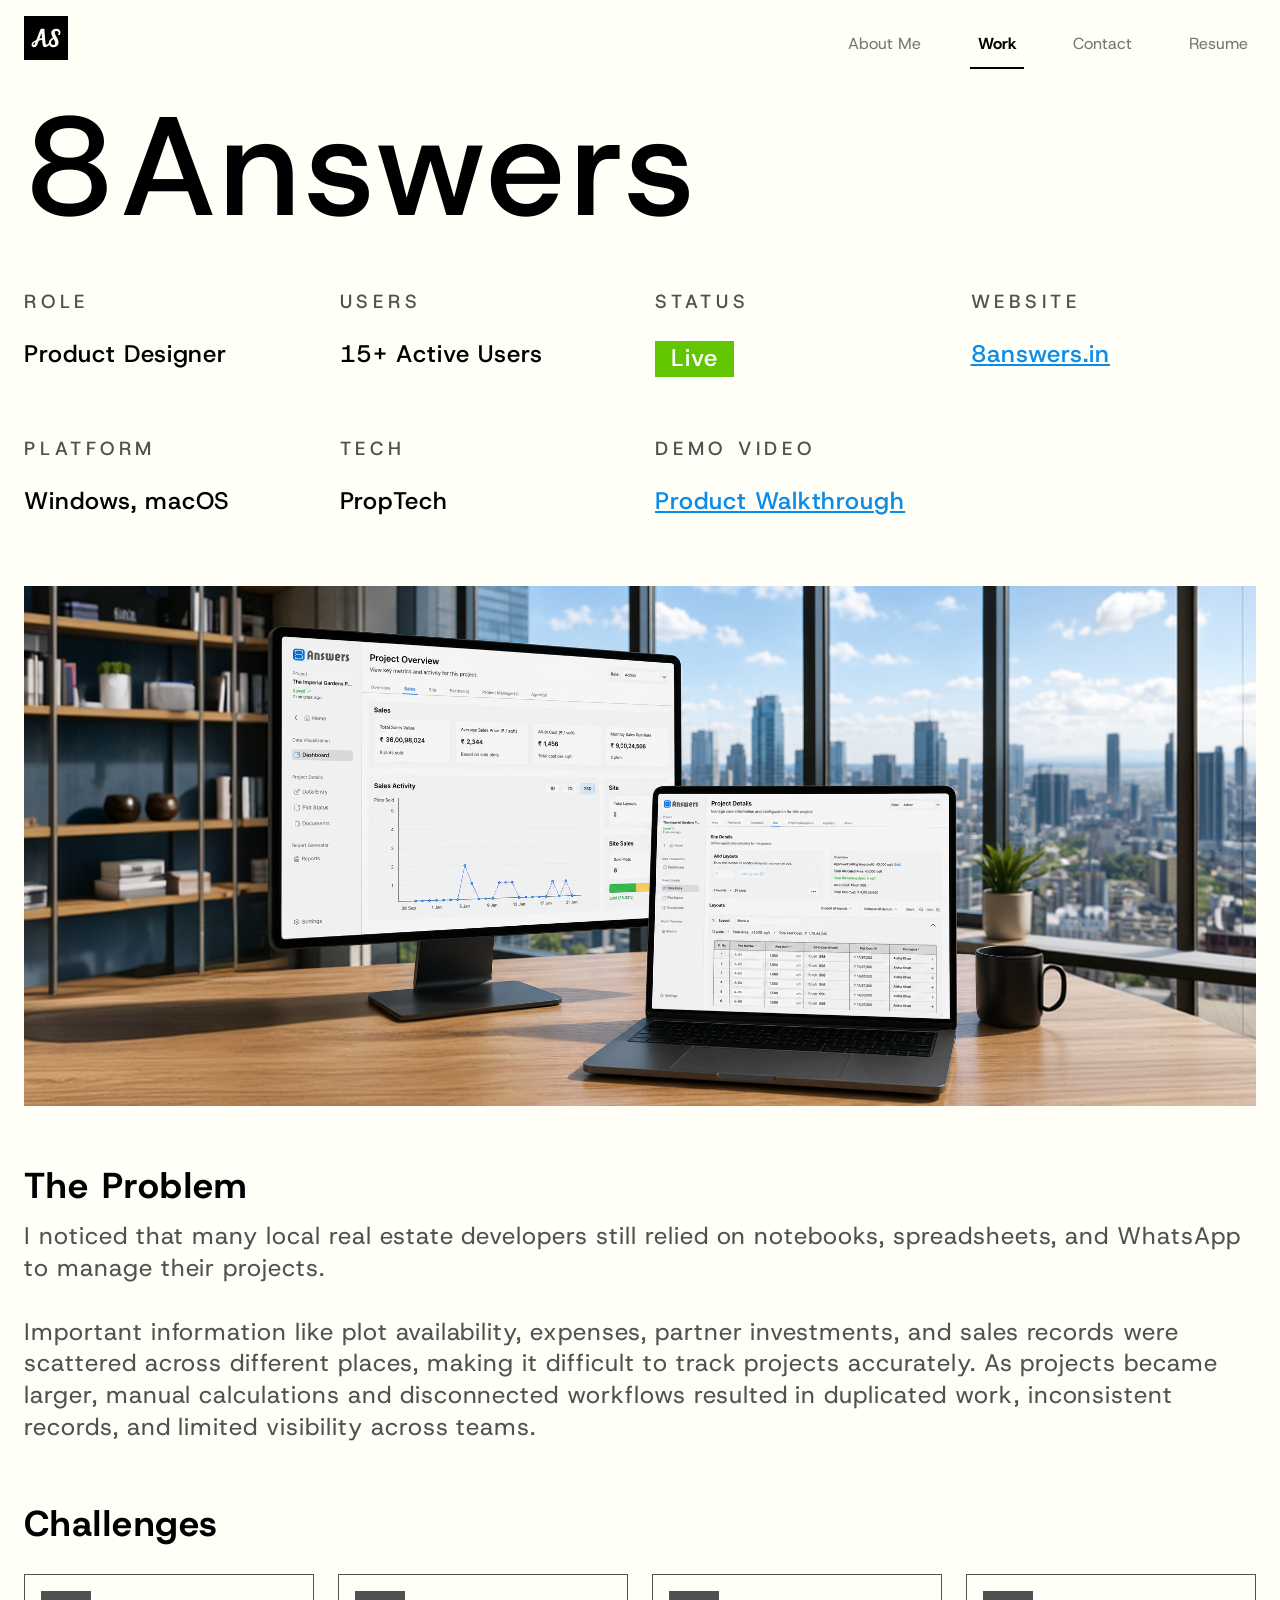
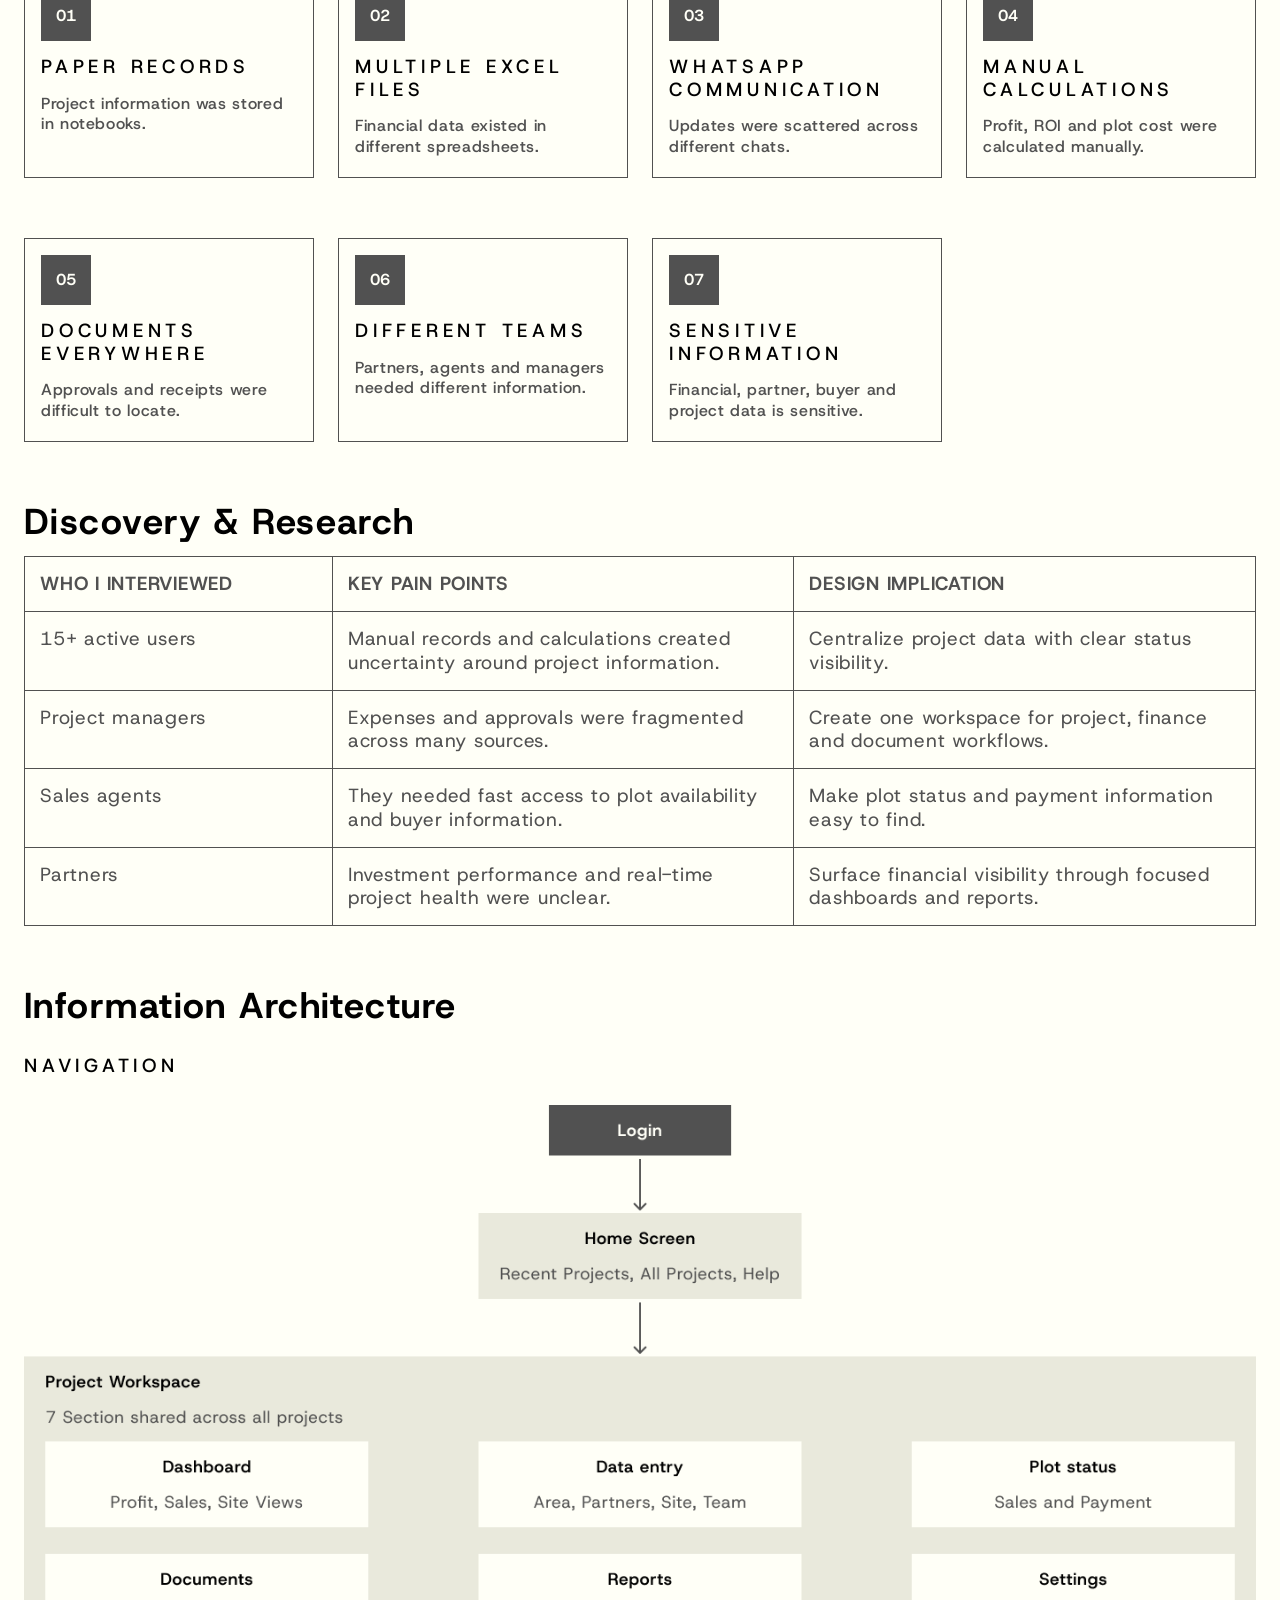
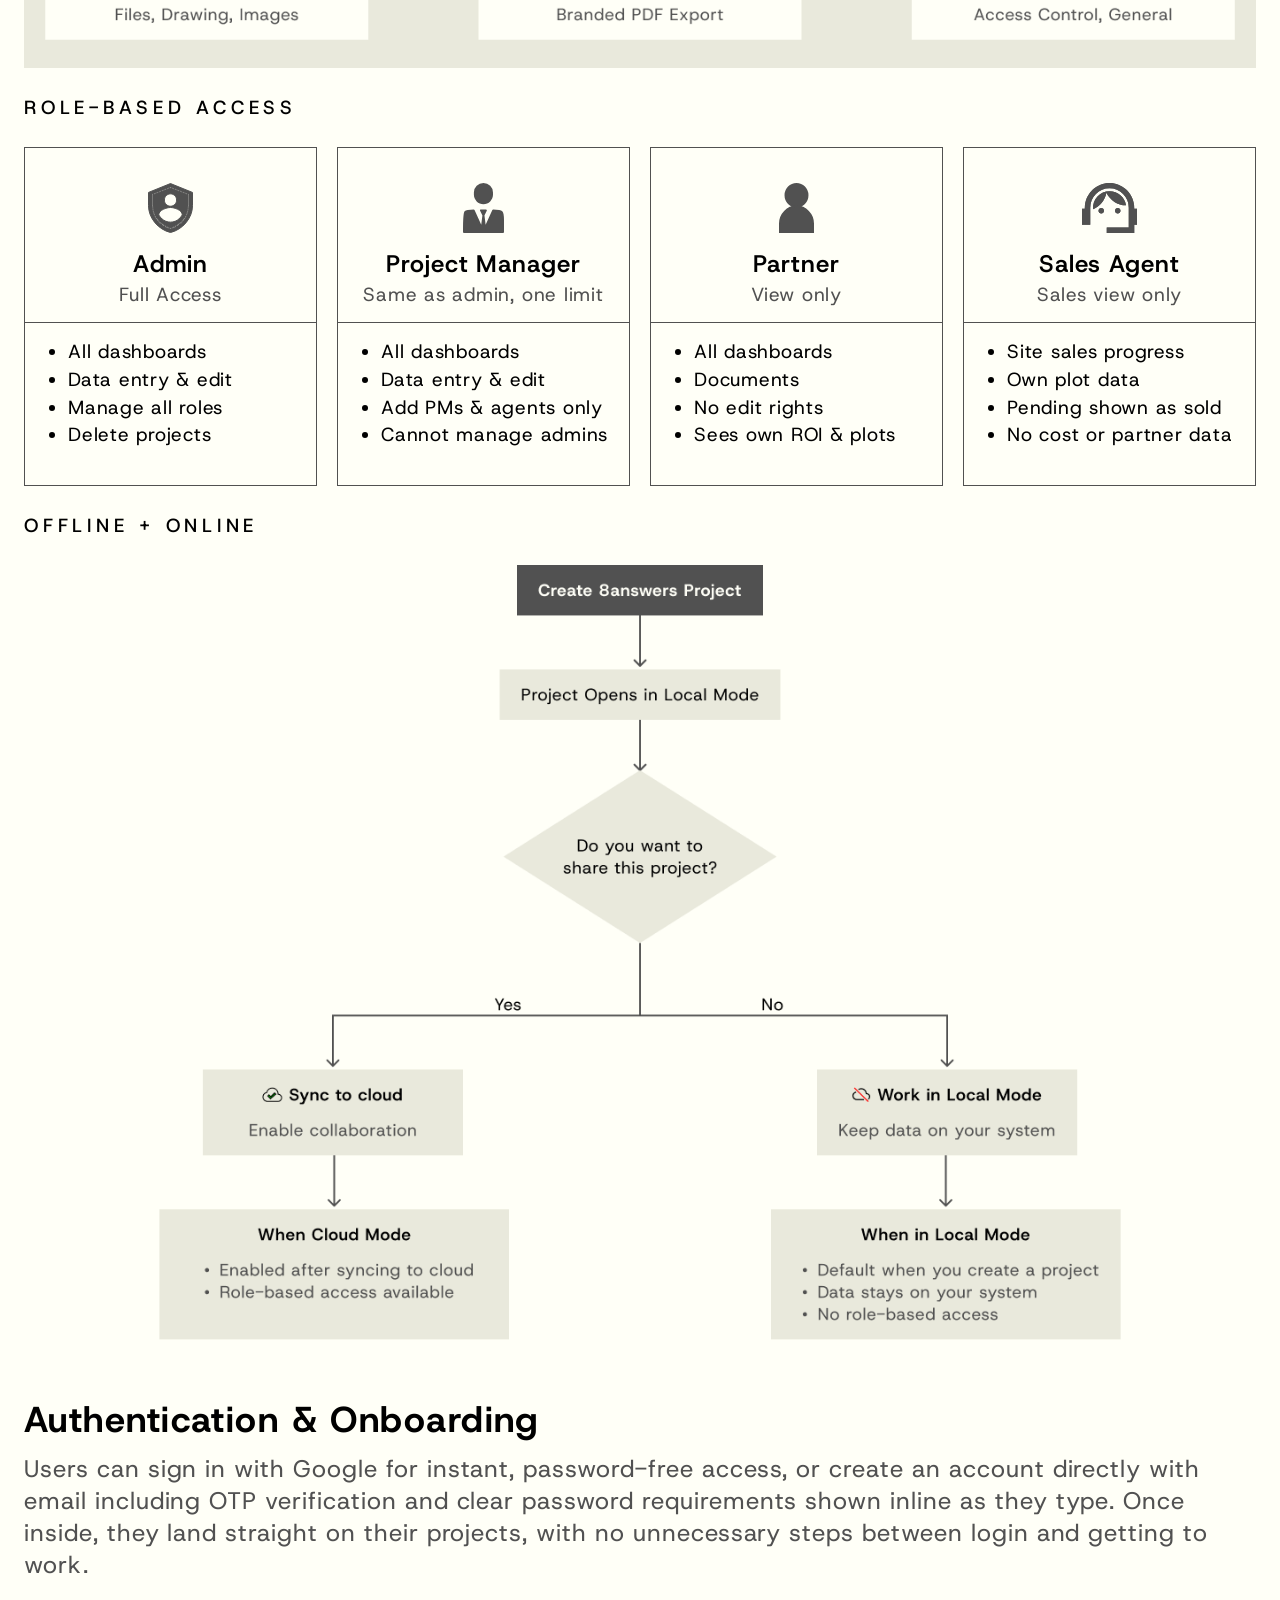
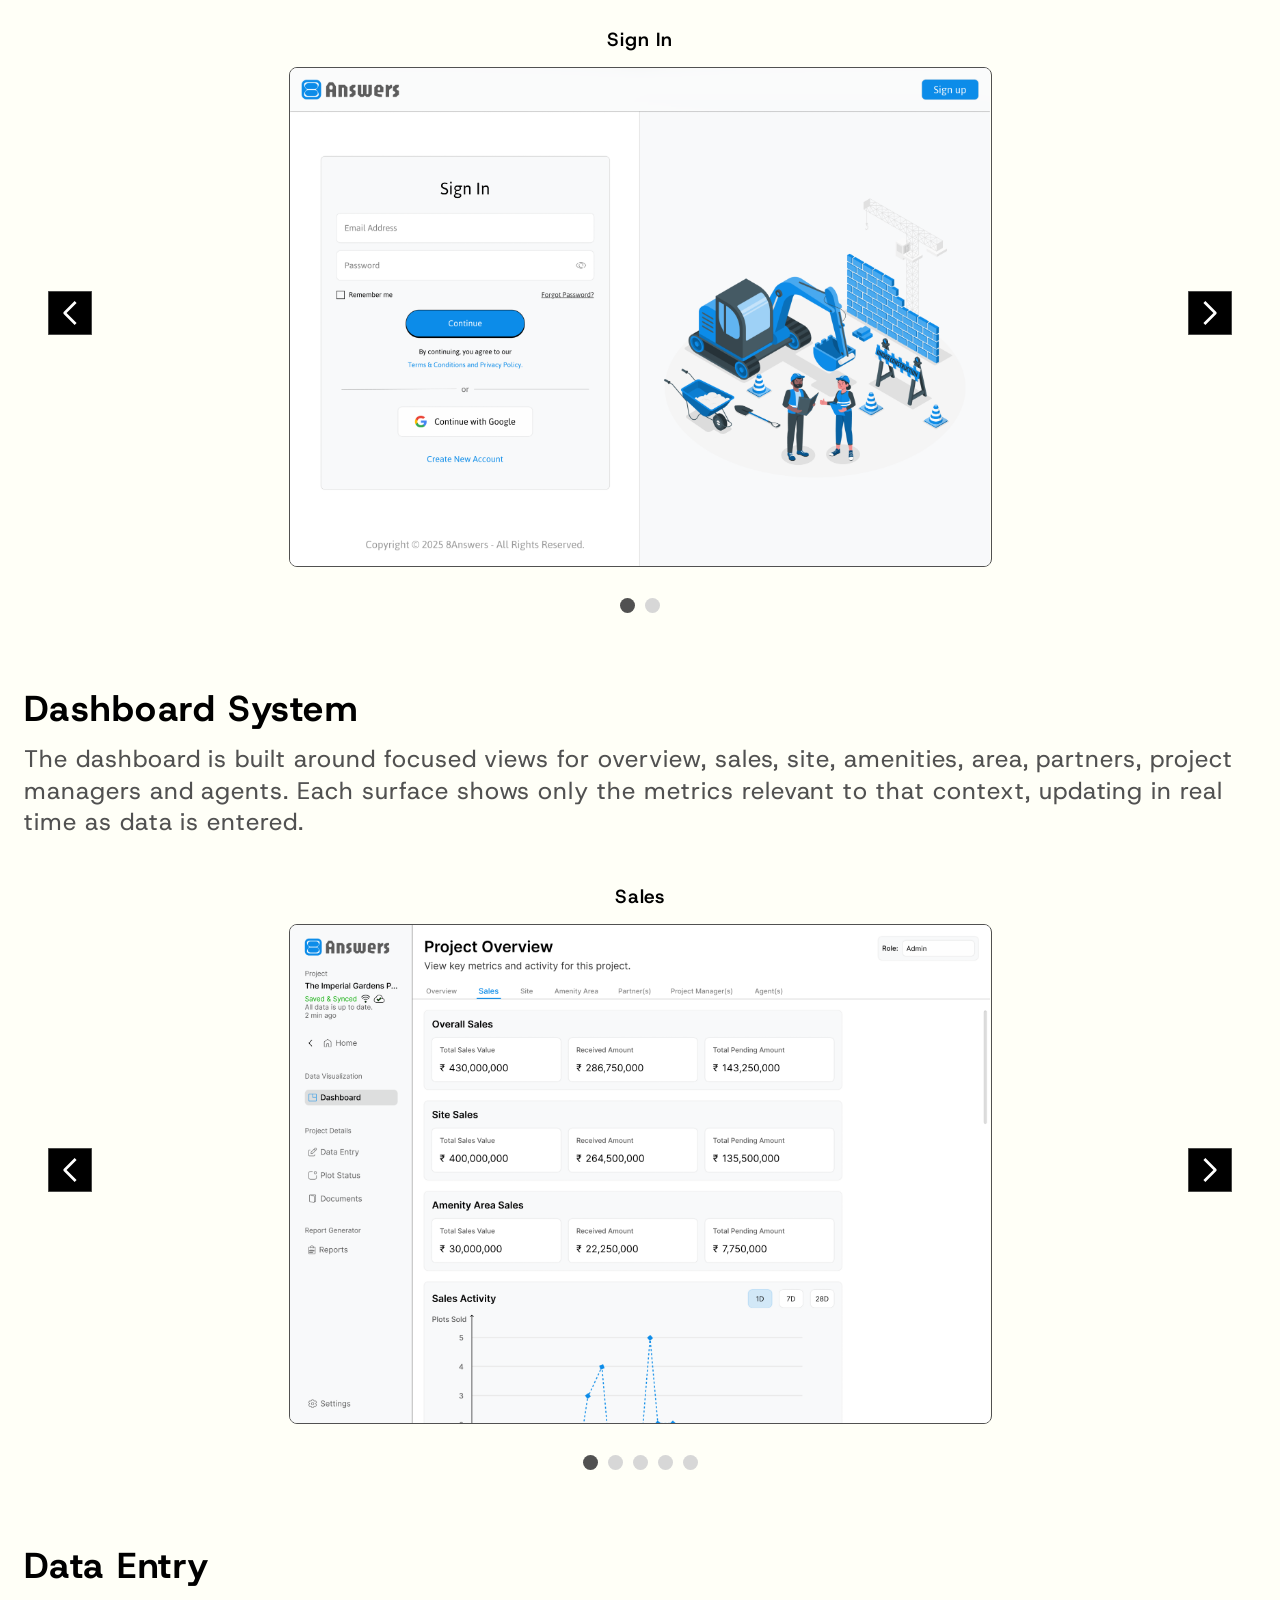
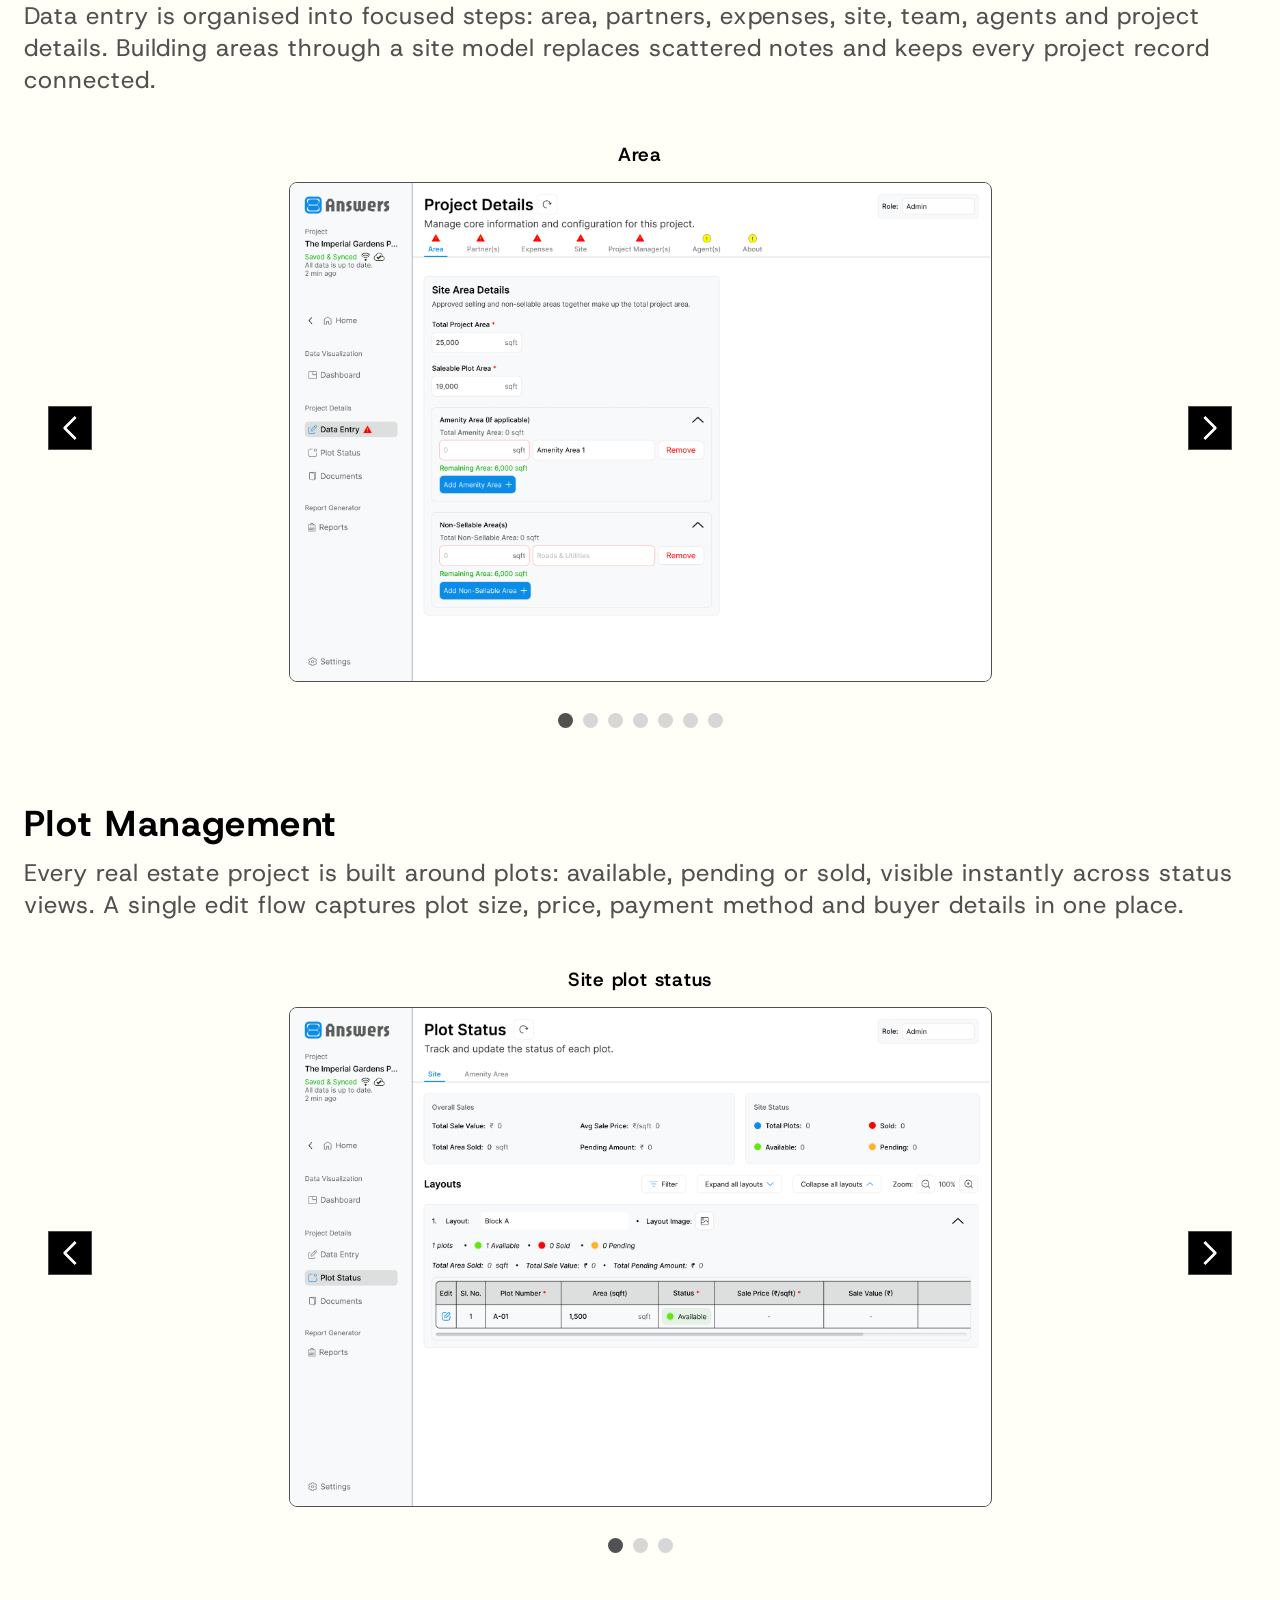
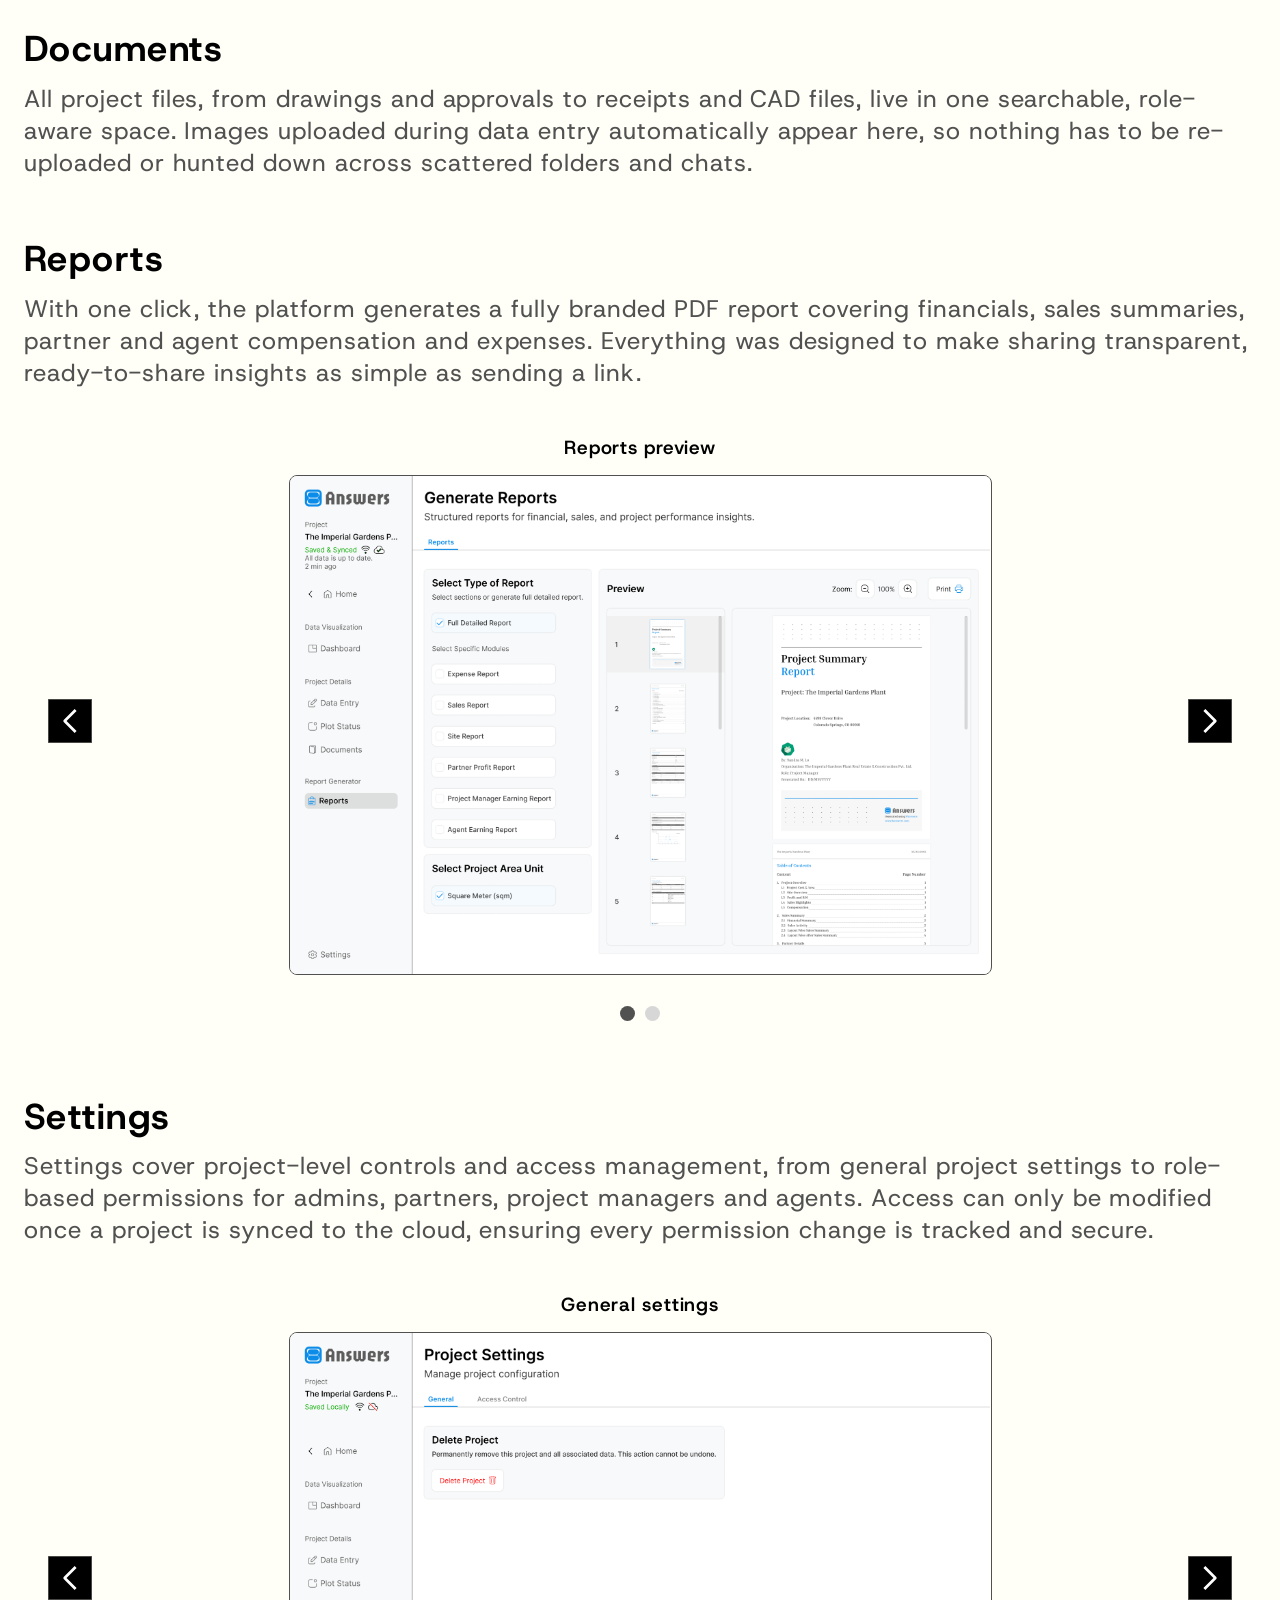
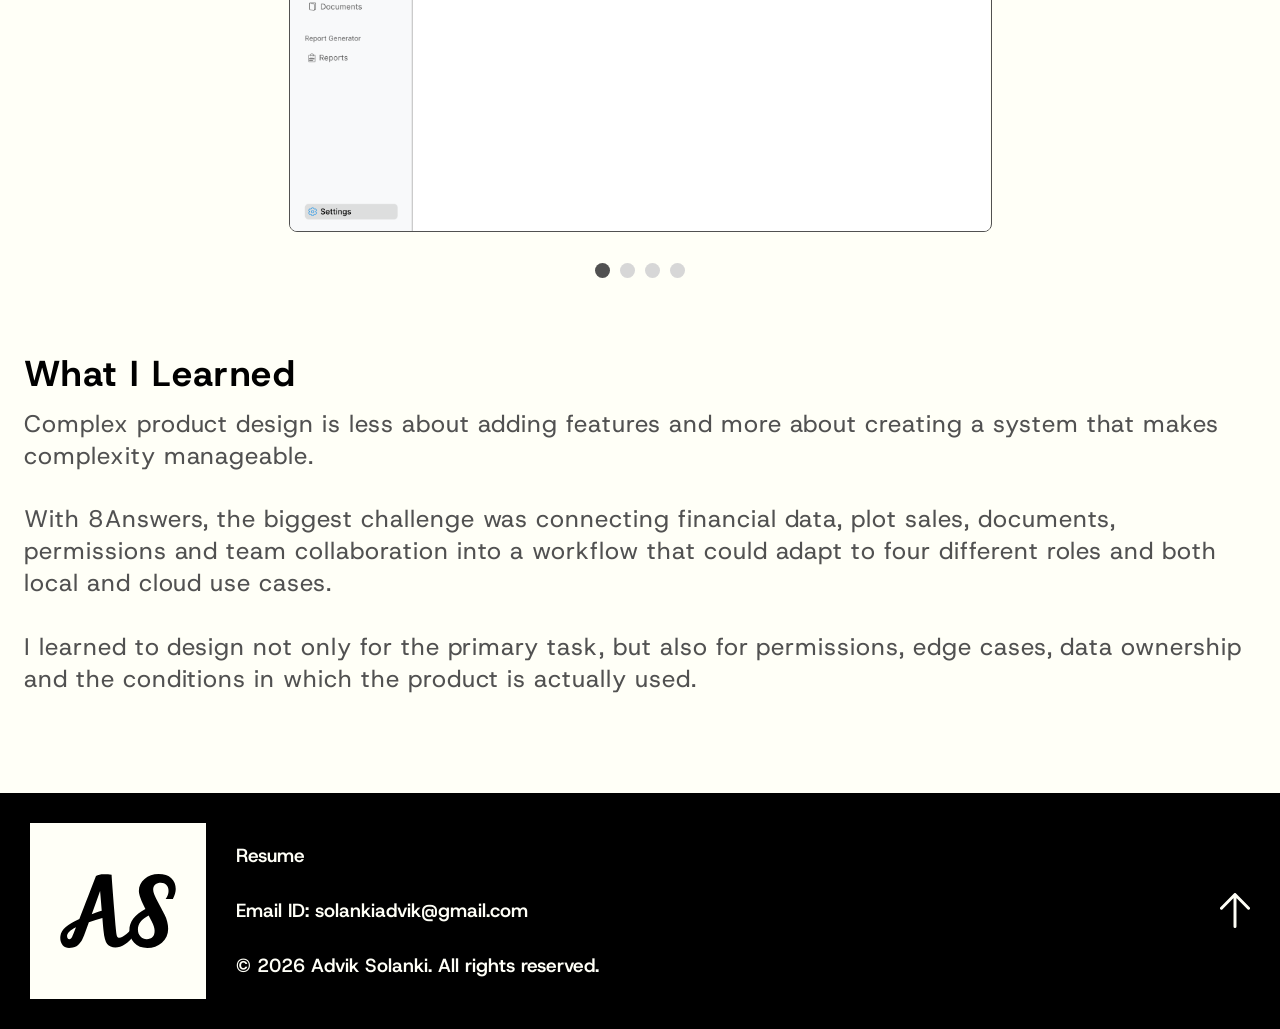
==== 8answers.html @ 938ddeef "Initial portfolio website" ====
<!doctype html>
<html lang="en">
  <head>
    <meta charset="UTF-8" />
    <meta name="viewport" content="width=device-width, initial-scale=1.0" />
    <base href="/" />
    <meta name="description" content="8Answers case study: a role-based real estate project management platform designed by Advik Solanki." />
    <meta name="robots" content="index,follow" />
    <title>8Answers Case Study | Advik Solanki</title>
    <meta property="og:type" content="article" />
    <meta property="og:title" content="8Answers Case Study | Advik Solanki" />
    <meta property="og:description" content="A role-based real estate project management platform for teams, partners, and sales agents." />
    <meta name="twitter:card" content="summary" />
    <meta name="twitter:title" content="8Answers Case Study | Advik Solanki" />
    <meta name="twitter:description" content="A role-based real estate project management platform for teams, partners, and sales agents." />
    <script type="application/ld+json">
      {"@context":"https://schema.org","@type":"CreativeWork","name":"8Answers Case Study","author":{"@type":"Person","name":"Advik Solanki"},"description":"A role-based real estate project management platform for teams, partners, and sales agents."}
    </script>
    <link rel="preconnect" href="https://fonts.googleapis.com" />
    <link rel="preconnect" href="https://fonts.gstatic.com" crossorigin />
    <link href="https://fonts.googleapis.com/css2?family=Host+Grotesk:wght@400;500;600;700&display=swap" rel="stylesheet" />
    <link rel="stylesheet" href="8answers.css" />
    <link rel="stylesheet" href="navigation.css" />
  </head>
  <body id="top">
    <header class="site-header" aria-label="Primary navigation">
      <a class="monogram" href="/#about_me" aria-label="Advik Solanki home"><img src="public/assets/logo-header.svg" alt="" /></a>
      <nav><a href="/#about_me">About Me</a><a class="active" href="/#work">Work</a><a href="/#contact">Contact</a><a href="public/assets/Advik_Resume.pdf" target="_blank" rel="noreferrer">Resume</a></nav>
      <button class="menu-toggle" type="button" aria-label="Open navigation" aria-expanded="false"><span></span><span></span><span></span></button>
    </header>

    <main class="case-study">
      <h1>8Answers</h1>
      <section class="project-facts" aria-label="Project facts"><dl>
        <div><dt>Role</dt><dd>Product Designer</dd></div><div><dt>Users</dt><dd>15+ Active Users</dd></div><div><dt>Status</dt><dd><span class="status-live">Live</span></dd></div><div><dt>Website</dt><dd><a href="https://8answers.in" target="_blank" rel="noreferrer">8answers.in</a></dd></div>
        <div><dt>Platform</dt><dd>Windows, macOS</dd></div><div><dt>Tech</dt><dd>PropTech</dd></div><div><dt>Demo Video</dt><dd><a class="walkthrough-link" href="https://youtu.be/eU9oLOobhTw" target="_blank" rel="noreferrer">Product Walkthrough</a></dd></div>
      </dl></section>
      <figure class="hero-visual"><img src="public/assets/8answers-hero.png" alt="8Answers real estate project management platform shown on desktop devices" /></figure>

      <div class="case-content">
        <section><h2>The Problem</h2><p class="intro-copy">I noticed that many local real estate developers still relied on notebooks, spreadsheets, and WhatsApp to manage their projects.<br><br>Important information like plot availability, expenses, partner investments, and sales records were scattered across different places, making it difficult to track projects accurately. As projects became larger, manual calculations and disconnected workflows resulted in duplicated work, inconsistent records, and limited visibility across teams.</p></section>

        <section><h2>Challenges</h2><div class="challenge-grid">
          <article><b>01</b><h3>Paper records</h3><p>Project information was stored in notebooks.</p></article><article><b>02</b><h3>Multiple Excel files</h3><p>Financial data existed in different spreadsheets.</p></article><article><b>03</b><h3>WhatsApp communication</h3><p>Updates were scattered across different chats.</p></article><article><b>04</b><h3>Manual calculations</h3><p>Profit, ROI and plot cost were calculated manually.</p></article><article><b>05</b><h3>Documents everywhere</h3><p>Approvals and receipts were difficult to locate.</p></article><article><b>06</b><h3>Different teams</h3><p>Partners, agents and managers needed different information.</p></article><article><b>07</b><h3>Sensitive information</h3><p>Financial, partner, buyer and project data is sensitive.</p></article>
        </div></section>

        <section><h2>Discovery &amp; Research</h2><div class="research-table" role="table"><div class="research-row research-head" role="row"><b>Who I interviewed</b><b>Key pain points</b><b>Design implication</b></div><div class="research-row" role="row"><span>15+ active users</span><span>Manual records and calculations created uncertainty around project information.</span><span>Centralize project data with clear status visibility.</span></div><div class="research-row" role="row"><span>Project managers</span><span>Expenses and approvals were fragmented across many sources.</span><span>Create one workspace for project, finance and document workflows.</span></div><div class="research-row" role="row"><span>Sales agents</span><span>They needed fast access to plot availability and buyer information.</span><span>Make plot status and payment information easy to find.</span></div><div class="research-row" role="row"><span>Partners</span><span>Investment performance and real-time project health were unclear.</span><span>Surface financial visibility through focused dashboards and reports.</span></div></div></section>

        <section class="architecture"><h2>Information Architecture</h2><p class="label">Navigation</p><img class="diagram" src="public/assets/8answers-navigation-flow.png" alt="8Answers project navigation flow" /><div class="role-based-access"><p class="label">Role-based access</p><div class="access-grid"><article><div class="access-heading"><img src="public/assets/8answers-role-admin.svg" alt="" /><div><b>Admin</b><span>Full Access</span></div></div><ul><li>All dashboards</li><li>Data entry &amp; edit</li><li>Manage all roles</li><li>Delete projects</li></ul></article><article><div class="access-heading"><img src="public/assets/8answers-role-manager.svg" alt="" /><div><b>Project Manager</b><span>Same as admin, one limit</span></div></div><ul><li>All dashboards</li><li>Data entry &amp; edit</li><li>Add PMs &amp; agents only</li><li>Cannot manage admins</li></ul></article><article><div class="access-heading"><img src="public/assets/8answers-role-partner.svg" alt="" /><div><b>Partner</b><span>View only</span></div></div><ul><li>All dashboards</li><li>Documents</li><li>No edit rights</li><li>Sees own ROI &amp; plots</li></ul></article><article><div class="access-heading"><img src="public/assets/8answers-role-agent.svg" alt="" /><div><b>Sales Agent</b><span>Sales view only</span></div></div><ul><li>Site sales progress</li><li>Own plot data</li><li>Pending shown as sold</li><li>No cost or partner data</li></ul></article></div></div><p class="label">Offline + online</p><img class="diagram" src="public/assets/8answers-local-cloud-flow.png" alt="8Answers local and cloud project workflow" /></section>

        <section class="product-screens"><h2>Authentication &amp; Onboarding</h2><p class="intro-copy">Users can sign in with Google for instant, password-free access, or create an account directly with email including OTP verification and clear password requirements shown inline as they type. Once inside, they land straight on their projects, with no unnecessary steps between login and getting to work.</p><div class="product-carousel" data-carousel aria-label="Authentication and onboarding screens"><button class="carousel-arrow carousel-previous" type="button" aria-label="Previous authentication screen"><img src="public/assets/carousel-arrow-previous.svg" alt="" /></button><div class="carousel-viewport"><div class="carousel-track"><figure class="carousel-slide"><figcaption>Sign In</figcaption><img src="public/assets/8answers-auth-01.png" alt="8Answers sign-in screen" /></figure><figure class="carousel-slide"><figcaption>Onboarding</figcaption><img src="public/assets/8answers-auth-02.png" alt="8Answers onboarding screen" /></figure></div></div><button class="carousel-arrow carousel-next" type="button" aria-label="Next authentication screen"><img src="public/assets/carousel-arrow-next.svg" alt="" /></button><div class="carousel-dots" aria-label="Authentication screen navigation"><button type="button" aria-label="Show sign in screen"></button><button type="button" aria-label="Show onboarding screen"></button></div></div></section>

        <section class="product-screens"><h2>Dashboard System</h2><p class="intro-copy">The dashboard is built around focused views for overview, sales, site, amenities, area, partners, project managers and agents. Each surface shows only the metrics relevant to that context, updating in real time as data is entered.</p><div class="product-carousel" data-carousel aria-label="Dashboard system screens"><button class="carousel-arrow carousel-previous" type="button" aria-label="Previous dashboard screen"><img src="public/assets/carousel-arrow-previous.svg" alt="" /></button><div class="carousel-viewport"><div class="carousel-track"><figure class="carousel-slide"><figcaption>Sales</figcaption><img src="public/assets/8answers-dashboard-01.png" alt="8Answers sales dashboard" /></figure><figure class="carousel-slide"><figcaption>Site</figcaption><img src="public/assets/8answers-dashboard-02.png" alt="8Answers site dashboard" /></figure><figure class="carousel-slide"><figcaption>Partners</figcaption><img src="public/assets/8answers-dashboard-03.png" alt="8Answers partners dashboard" /></figure><figure class="carousel-slide"><figcaption>Project managers</figcaption><img src="public/assets/8answers-dashboard-04.png" alt="8Answers project managers dashboard" /></figure><figure class="carousel-slide"><figcaption>Agents</figcaption><img src="public/assets/8answers-dashboard-05.png" alt="8Answers agents dashboard" /></figure></div></div><button class="carousel-arrow carousel-next" type="button" aria-label="Next dashboard screen"><img src="public/assets/carousel-arrow-next.svg" alt="" /></button><div class="carousel-dots" aria-label="Dashboard screen navigation"><button type="button" aria-label="Show sales"></button><button type="button" aria-label="Show site"></button><button type="button" aria-label="Show partners"></button><button type="button" aria-label="Show project managers"></button><button type="button" aria-label="Show agents"></button></div></div></section>

        <section class="product-screens"><h2>Data Entry</h2><p class="intro-copy">Data entry is organised into focused steps: area, partners, expenses, site, team, agents and project details. Building areas through a site model replaces scattered notes and keeps every project record connected.</p><div class="product-carousel" data-carousel aria-label="Data entry screens"><button class="carousel-arrow carousel-previous" type="button" aria-label="Previous data entry screen"><img src="public/assets/carousel-arrow-previous.svg" alt="" /></button><div class="carousel-viewport"><div class="carousel-track"><figure class="carousel-slide"><figcaption>Area</figcaption><img src="public/assets/8answers-data-01.png" alt="Area data entry screen" /></figure><figure class="carousel-slide"><figcaption>Partners</figcaption><img src="public/assets/8answers-data-02.png" alt="Partners data entry screen" /></figure><figure class="carousel-slide"><figcaption>Expenses</figcaption><img src="public/assets/8answers-data-03.png" alt="Expenses data entry screen" /></figure><figure class="carousel-slide"><figcaption>Site</figcaption><img src="public/assets/8answers-data-04.png" alt="Site data entry screen" /></figure><figure class="carousel-slide"><figcaption>Edit tool</figcaption><img src="public/assets/8answers-data-05.png" alt="Edit tool screen" /></figure><figure class="carousel-slide"><figcaption>Project manager</figcaption><img src="public/assets/8answers-data-06.png" alt="Project manager data entry screen" /></figure><figure class="carousel-slide"><figcaption>About</figcaption><img src="public/assets/8answers-data-07.png" alt="Project details screen" /></figure></div></div><button class="carousel-arrow carousel-next" type="button" aria-label="Next data entry screen"><img src="public/assets/carousel-arrow-next.svg" alt="" /></button><div class="carousel-dots" aria-label="Data entry screen navigation"><button type="button" aria-label="Show area"></button><button type="button" aria-label="Show partners"></button><button type="button" aria-label="Show expenses"></button><button type="button" aria-label="Show site"></button><button type="button" aria-label="Show edit tool"></button><button type="button" aria-label="Show project manager"></button><button type="button" aria-label="Show about"></button></div></div></section>

        <section class="product-screens"><h2>Plot Management</h2><p class="intro-copy">Every real estate project is built around plots: available, pending or sold, visible instantly across status views. A single edit flow captures plot size, price, payment method and buyer details in one place.</p><div class="product-carousel" data-carousel aria-label="Plot management screens"><button class="carousel-arrow carousel-previous" type="button" aria-label="Previous plot management screen"><img src="public/assets/carousel-arrow-previous.svg" alt="" /></button><div class="carousel-viewport"><div class="carousel-track"><figure class="carousel-slide"><figcaption>Site plot status</figcaption><img src="public/assets/8answers-plot-01.png" alt="Site plot status screen" /></figure><figure class="carousel-slide"><figcaption>Plot status details</figcaption><img src="public/assets/8answers-plot-02.png" alt="Plot status details screen" /></figure><figure class="carousel-slide"><figcaption>Payment entry</figcaption><img src="public/assets/8answers-plot-03.png" alt="Payment entry screen" /></figure></div></div><button class="carousel-arrow carousel-next" type="button" aria-label="Next plot management screen"><img src="public/assets/carousel-arrow-next.svg" alt="" /></button><div class="carousel-dots" aria-label="Plot management screen navigation"><button type="button" aria-label="Show plot status"></button><button type="button" aria-label="Show plot details"></button><button type="button" aria-label="Show payment entry"></button></div></div></section>

        <section><h2>Documents</h2><p class="intro-copy">All project files, from drawings and approvals to receipts and CAD files, live in one searchable, role-aware space. Images uploaded during data entry automatically appear here, so nothing has to be re-uploaded or hunted down across scattered folders and chats.</p></section>

        <section class="product-screens"><h2>Reports</h2><p class="intro-copy">With one click, the platform generates a fully branded PDF report covering financials, sales summaries, partner and agent compensation and expenses. Everything was designed to make sharing transparent, ready-to-share insights as simple as sending a link.</p><div class="product-carousel" data-carousel aria-label="Report screens"><button class="carousel-arrow carousel-previous" type="button" aria-label="Previous report screen"><img src="public/assets/carousel-arrow-previous.svg" alt="" /></button><div class="carousel-viewport"><div class="carousel-track"><figure class="carousel-slide"><figcaption>Reports preview</figcaption><img src="public/assets/8answers-reports-01.png" alt="Reports preview screen" /></figure><figure class="carousel-slide"><figcaption>Branded report</figcaption><img src="public/assets/8answers-reports-02.png" alt="Branded report screen" /></figure></div></div><button class="carousel-arrow carousel-next" type="button" aria-label="Next report screen"><img src="public/assets/carousel-arrow-next.svg" alt="" /></button><div class="carousel-dots" aria-label="Report screen navigation"><button type="button" aria-label="Show reports preview"></button><button type="button" aria-label="Show branded report"></button></div></div></section>

        <section class="product-screens"><h2>Settings</h2><p class="intro-copy">Settings cover project-level controls and access management, from general project settings to role-based permissions for admins, partners, project managers and agents. Access can only be modified once a project is synced to the cloud, ensuring every permission change is tracked and secure.</p><div class="product-carousel" data-carousel aria-label="Settings screens"><button class="carousel-arrow carousel-previous" type="button" aria-label="Previous settings screen"><img src="public/assets/carousel-arrow-previous.svg" alt="" /></button><div class="carousel-viewport"><div class="carousel-track"><figure class="carousel-slide"><figcaption>General settings</figcaption><img src="public/assets/8answers-settings-01.png" alt="General settings screen" /></figure><figure class="carousel-slide"><figcaption>Access control syncing</figcaption><img src="public/assets/8answers-settings-02.png" alt="Access control syncing screen" /></figure><figure class="carousel-slide"><figcaption>Access control</figcaption><img src="public/assets/8answers-settings-03.png" alt="Access control settings screen" /></figure><figure class="carousel-slide"><figcaption>Access control active</figcaption><img src="public/assets/8answers-settings-04.png" alt="Active access control screen" /></figure></div></div><button class="carousel-arrow carousel-next" type="button" aria-label="Next settings screen"><img src="public/assets/carousel-arrow-next.svg" alt="" /></button><div class="carousel-dots" aria-label="Settings screen navigation"><button type="button" aria-label="Show general settings"></button><button type="button" aria-label="Show syncing"></button><button type="button" aria-label="Show access control"></button><button type="button" aria-label="Show active access control"></button></div></div></section>

        <section><h2>What I Learned</h2><p class="intro-copy">Complex product design is less about adding features and more about creating a system that makes complexity manageable.<br><br>With 8Answers, the biggest challenge was connecting financial data, plot sales, documents, permissions and team collaboration into a workflow that could adapt to four different roles and both local and cloud use cases.<br><br>I learned to design not only for the primary task, but also for permissions, edge cases, data ownership and the conditions in which the product is actually used.</p></section>
      </div>
    </main>
    <footer><div class="footer-monogram"><img src="public/assets/logo-footer.svg" alt="" /></div><div class="footer-copy"><a href="public/assets/Advik_Resume.pdf" target="_blank" rel="noreferrer">Resume</a><a href="https://mail.google.com/mail/?view=cm&amp;fs=1&amp;to=solankiadvik@gmail.com" target="_blank" rel="noreferrer">Email ID: solankiadvik@gmail.com</a><span>© 2026 Advik Solanki. All rights reserved.</span></div><a class="back-to-top" href="#top" aria-label="Back to top"><img src="public/assets/arrow-footer.svg" alt="" /></a></footer>
    <script src="8answers.js"></script>
    <script src="navigation.js"></script>
  </body>
</html>
---- 8answers.css ----
:root { --paper: #fffff7; --ink: #000; --muted: #515151; --pad: 24px; --header-height: 76px; }
* { box-sizing: border-box; }
html { background: #000; scroll-behavior: smooth; overscroll-behavior-y: none; }
body { min-width: 320px; margin: 0; padding-top: var(--header-height); overflow-x: hidden; overscroll-behavior-y: none; color: var(--ink); background: var(--paper); font-family: 'Host Grotesk', Arial, sans-serif; }
.site-header { position: fixed; z-index: 10; inset: 0 0 auto; display: flex; height: var(--header-height); align-items: center; justify-content: space-between; padding: 0 var(--pad); border-bottom: 1px solid rgb(255 255 247 / 28%); background: rgb(255 255 247 / 62%); backdrop-filter: blur(16px) saturate(130%); -webkit-backdrop-filter: blur(16px) saturate(130%); }
.monogram { display: grid; width: 44px; height: 44px; place-items: center; }.monogram img { width: 100%; height: 100%; }
nav { display: flex; align-items: center; gap: clamp(28px, 3.2vw, 52px); }nav a { padding: 26px 8px 13px; border-bottom: 2px solid transparent; color: #777772; font-size: 16px; text-decoration: none; }nav a:hover, nav a:focus-visible, nav a.active { border-color: #000; color: #000; font-weight: 700; outline: none; }
.case-study { padding: 30px 0 96px; }.case-study > h1 { margin: 0; padding: 0 var(--pad); font-size: 140px; font-weight: 500; letter-spacing: .04em; line-height: 120px; text-shadow: 0 0 250px #fff; }
.project-facts { padding: 66px var(--pad) 60px; }.project-facts dl { display: grid; grid-template-columns: repeat(4, minmax(0, 290px)); justify-content: space-between; gap: 60px 30px; padding: 0; margin: 0; }.project-facts dl > div { min-height: 87px; }.project-facts dt, .label { margin: 0 0 30px; color: var(--muted); font-size: 19px; font-weight: 500; letter-spacing: .25em; line-height: 1; text-transform: uppercase; }.project-facts dd { margin: 0; font-size: 24px; font-weight: 500; letter-spacing: .04em; line-height: 1.15; }.project-facts a { color: #0c8ce9; text-underline-offset: 2px; }.walkthrough-link { display: inline-flex; align-items: center; }.status-live { display: inline-block; padding: 4px 16px; color: #fff; background: #62c500; }
.hero-visual { display: grid; height: min(40.64vw, 582px); margin: 0 var(--pad); overflow: hidden; place-items: center; }.hero-visual img { width: 100%; height: 100%; object-fit: cover; }
.case-content { display: flex; flex-direction: column; gap: 60px; padding: 60px var(--pad) 0; }.case-content > section { display: flex; flex-direction: column; gap: 15px; }.case-content h2 { margin: 0; font-size: 36px; font-weight: 700; letter-spacing: .04em; line-height: 1.1; }.intro-copy { margin: 0; color: var(--muted); font-size: 24px; font-weight: 400; letter-spacing: .04em; line-height: 1.33; }
.challenge-grid { display: grid; grid-template-columns: repeat(4, minmax(0, 290px)); justify-content: space-between; gap: 60px 20px; margin-top: 15px; }.challenge-grid article { min-height: 204px; padding: 16px; border: .5px solid var(--muted); }.challenge-grid b { display: grid; width: 50px; height: 50px; place-items: center; color: var(--paper); background: var(--muted); font-size: 16px; }.challenge-grid h3 { margin: 15px 0; font-size: 19px; font-weight: 500; letter-spacing: .25em; line-height: 1.2; text-transform: uppercase; }.challenge-grid p { margin: 0; color: var(--muted); font-size: 16px; font-weight: 500; letter-spacing: .04em; line-height: 1.3; }
.research-table { border-top: .5px solid var(--muted); border-left: .5px solid var(--muted); }.research-row { display: grid; grid-template-columns: 25% 37.5% 37.5%; }.research-row > * { min-height: 66px; padding: 15px; border-right: .5px solid var(--muted); border-bottom: .5px solid var(--muted); color: var(--muted); font-size: 19px; letter-spacing: .04em; line-height: 1.25; }.research-head > * { min-height: 50px; text-transform: uppercase; }
.architecture { gap: 30px !important; }.architecture .label { margin: 0; color: var(--ink); }.diagram { display: block; width: 100%; height: auto; object-fit: contain; }.role-based-access { display: flex; width: 100%; flex-direction: column; gap: 30px; }.access-grid { display: grid; grid-template-columns: repeat(4, minmax(0, 300px)); justify-content: space-between; gap: 20px; }.access-grid article { display: flex; min-height: 339px; flex-direction: column; justify-content: center; gap: 15px; padding: 16px 0; border: .5px solid var(--muted); background: var(--paper); }.access-heading { display: flex; flex-direction: column; align-items: center; gap: 15px; text-align: center; }.access-heading img { width: auto; height: 50px; max-width: 56px; }.access-heading b, .access-heading span { display: block; }.access-heading b { font-size: 24px; font-weight: 600; letter-spacing: .04em; }.access-heading span { margin-top: 2px; color: var(--muted); font-size: 19px; letter-spacing: .04em; }.access-grid ul { width: 100%; margin: 0; padding: 15px 16px 0 43px; border-top: .5px solid var(--muted); color: var(--ink); font-size: 19px; letter-spacing: .04em; line-height: 1.45; }
.product-screens { gap: 15px !important; }.product-carousel { position: relative; width: 100%; padding: 30px 84px 62px; }.carousel-viewport { overflow: hidden; }.carousel-track { display: flex; transition: transform 320ms ease; }.carousel-slide { display: flex; flex: 0 0 100%; min-width: 0; flex-direction: column; align-items: center; justify-content: center; gap: 15px; margin: 0; }.carousel-slide figcaption { font-size: 19px; font-weight: 600; letter-spacing: .04em; text-align: center; }.carousel-slide img { display: block; width: min(100%, 703px); max-height: 500px; border: .5px solid var(--muted); border-radius: 8px; object-fit: contain; }.carousel-arrow { position: absolute; z-index: 1; top: calc(50% - 22px); width: 44px; height: 44px; padding: 0; border: 0; background: transparent; cursor: pointer; }.carousel-arrow img { display: block; width: 44px; height: 44px; }.carousel-previous { left: 24px; }.carousel-previous img { transform: rotate(180deg); }.carousel-next { right: 24px; }.carousel-arrow:focus-visible { outline: 2px solid #000; outline-offset: 3px; }.carousel-dots { position: absolute; inset: auto 0 16px; display: flex; justify-content: center; gap: 10px; }.carousel-dots button { width: 15px; height: 15px; padding: 0; border: 0; border-radius: 50%; background: #d7d7d7; cursor: pointer; }.carousel-dots button.active { background: #515151; }
footer { display: flex; min-height: 196px; align-items: center; justify-content: space-between; padding: 30px; border-top: 1px solid var(--paper); color: var(--paper); background: #000; }.footer-monogram { display: grid; width: 176px; height: 176px; place-items: center; }.footer-monogram img { width: 100%; height: 100%; }.footer-copy { display: flex; min-height: 135px; flex: 1; flex-direction: column; justify-content: space-between; margin-left: 30px; font-size: 19px; font-weight: 600; }.footer-copy a { color: inherit; text-decoration: none; }.back-to-top { display: grid; width: 30px; height: 35px; place-items: center; }.back-to-top img { width: 100%; height: 100%; }
@media (max-width: 1100px) { .case-study > h1 { font-size: clamp(72px, 10.5vw, 140px); line-height: .9; }.project-facts dl { grid-template-columns: repeat(2, minmax(0, 1fr)); }.challenge-grid, .access-grid { grid-template-columns: repeat(2, minmax(0, 1fr)); }.research-table { width: 100%; overflow-x: auto; }.research-row { min-width: 650px; }.research-row > * { font-size: 16px; } }
@media (max-width: 700px) { :root { --pad: 15px; --header-height: 58px; }.site-header { padding: 0 var(--pad); }.monogram { width: 34px; height: 34px; }nav { gap: 13px; }nav a { padding: 20px 0 9px; font-size: 13px; }nav a:nth-child(3), nav a:nth-child(4) { display: none; }.case-study { padding-bottom: 60px; }.case-study > h1 { font-size: clamp(48px, 14vw, 64px); letter-spacing: .01em; line-height: .9; }.project-facts { padding: 44px var(--pad); }.project-facts dl { grid-template-columns: 1fr; gap: 28px; }.project-facts dl > div { min-height: 0; }.project-facts dt, .label { margin-bottom: 12px; font-size: 13px; }.project-facts dd { font-size: 20px; }.hero-visual { height: 180px; margin: 0; }.case-content { gap: 44px; padding: 44px var(--pad) 0; }.case-content h2 { font-size: 28px; }.intro-copy { font-size: 19px; }.challenge-grid, .access-grid { grid-template-columns: 1fr; gap: 14px; }.challenge-grid article, .access-grid article { min-height: 0; }.research-head { display: grid; }.architecture { gap: 22px !important; }.product-carousel { padding: 18px 34px 48px; }.carousel-slide { gap: 12px; }.carousel-slide figcaption { font-size: 15px; }.carousel-slide img { width: 100%; max-height: none; border-radius: 4px; }.carousel-arrow { top: calc(50% - 16px); width: 26px; height: 26px; }.carousel-arrow img { width: 26px; height: 26px; }.carousel-previous { left: 0; }.carousel-next { right: 0; }.carousel-dots { bottom: 8px; gap: 7px; }.carousel-dots button { width: 10px; height: 10px; }footer { min-height: 120px; padding: 18px 15px; }.footer-monogram { width: 84px; height: 84px; }.footer-copy { min-height: 84px; margin-left: 16px; font-size: 11px; }.back-to-top { width: 22px; height: 26px; } }
@media (max-width: 430px) { nav { gap: 12px; }nav a { font-size: 12px; }nav a:nth-child(5) { display: none; } }
---- navigation.css ----
.menu-toggle { display: none; }

@media (max-width: 850px) {
  .site-header { z-index: 50; }
  .menu-toggle { position: fixed; z-index: 60; top: 12px; right: 15px; display: grid !important; width: 34px; height: 34px; padding: 8px 6px; place-content: center; gap: 5px; border: 0; color: #fffff7; background: #000; cursor: pointer; }
  .menu-toggle span { display: block; width: 22px; height: 2px; background: currentColor; transition: transform 220ms ease, opacity 180ms ease; }
  .site-header nav { position: fixed; z-index: 40; top: var(--header-height); right: 0; display: flex; width: min(84vw, 330px); height: calc(100dvh - var(--header-height)); padding: 28px 18px; flex-direction: column; align-items: stretch; gap: 0; background: #000; box-shadow: -12px 0 30px rgb(0 0 0 / 18%); transform: translateX(100%); transition: transform 280ms cubic-bezier(.2, .8, .2, 1); }
  .site-header.menu-open nav { transform: translateX(0); }
  .site-header nav a, .site-header nav a:nth-child(n) { display: block; padding: 16px 18px; border: 0; color: #fffff7; background: #000; font-size: 20px; font-weight: 500; line-height: 1.1; }
  .site-header nav a:hover, .site-header nav a:focus-visible, .site-header nav a.active { color: #000; background: #fffff7; font-weight: 700; outline: none; }
  .site-header.menu-open .menu-toggle span:nth-child(1) { transform: translateY(7px) rotate(45deg); }.site-header.menu-open .menu-toggle span:nth-child(2) { opacity: 0; }.site-header.menu-open .menu-toggle span:nth-child(3) { transform: translateY(-7px) rotate(-45deg); }
  body.menu-open { overflow: hidden; }
}
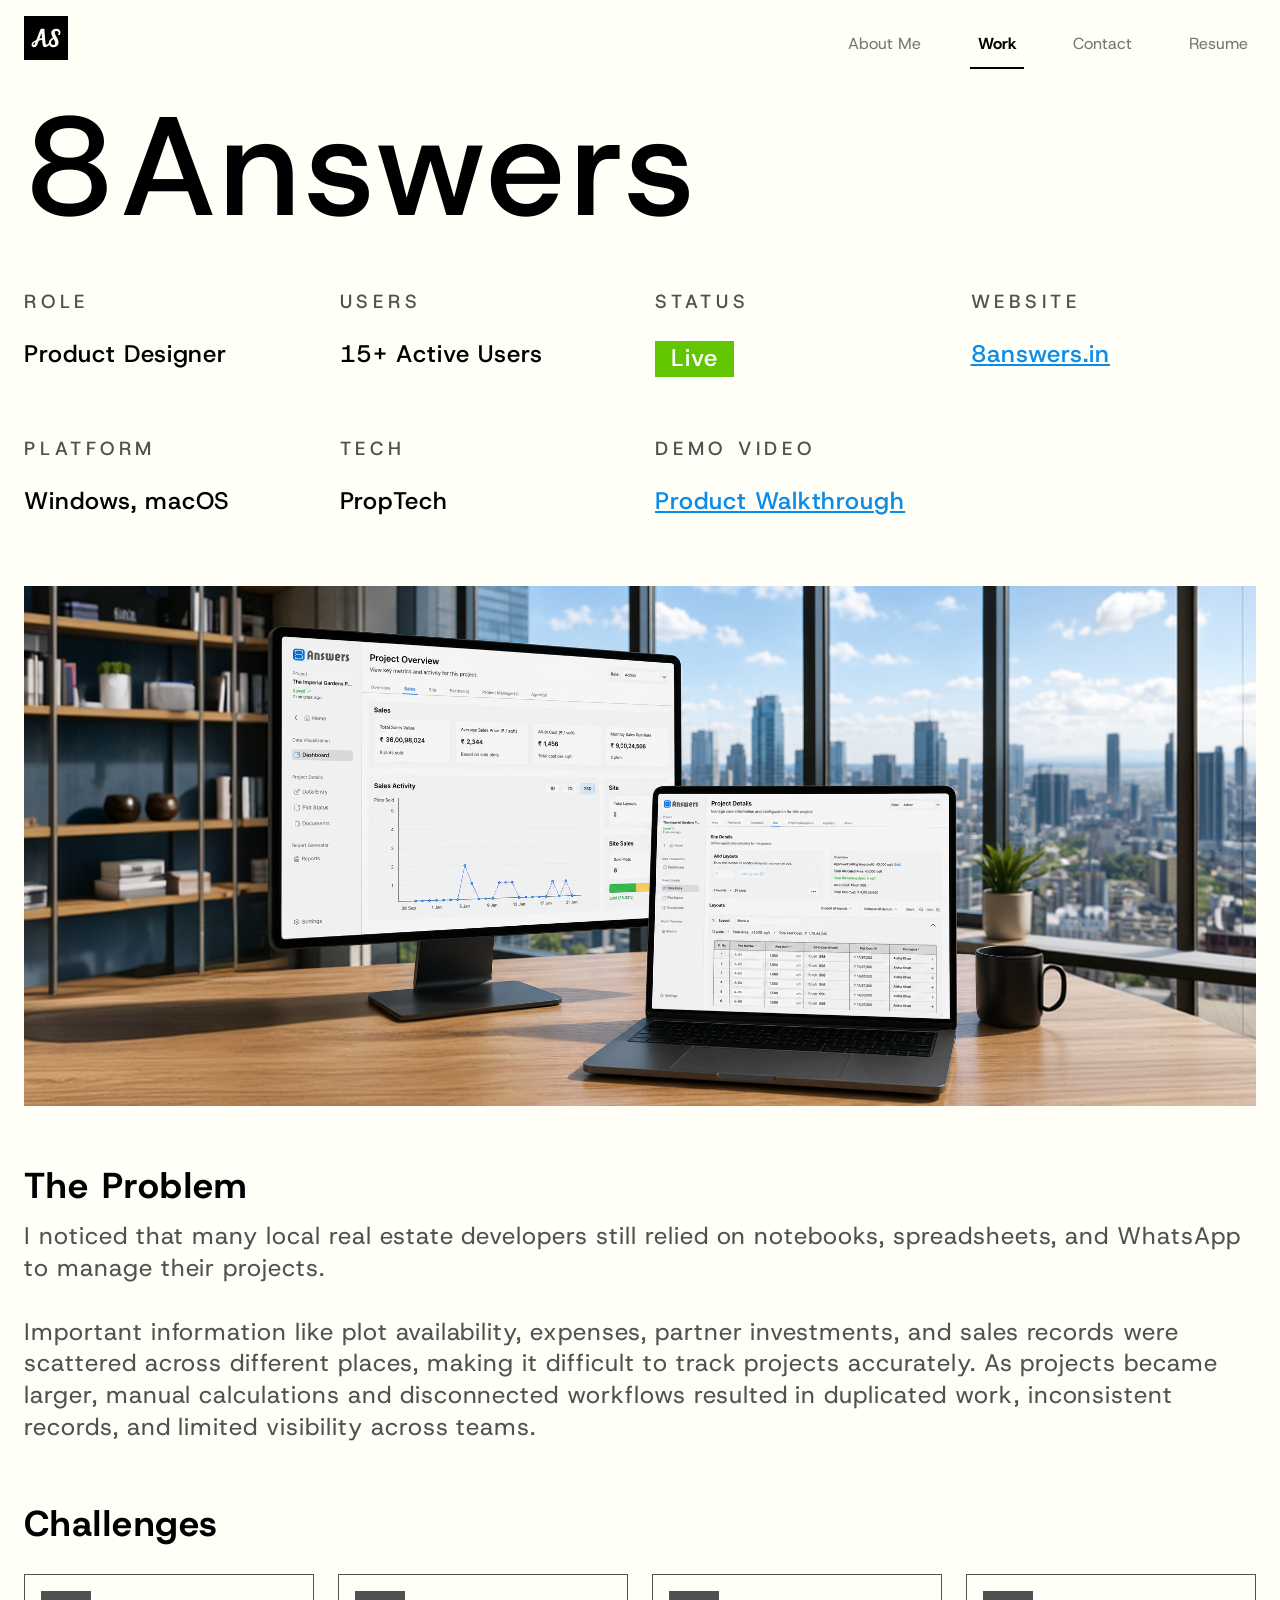
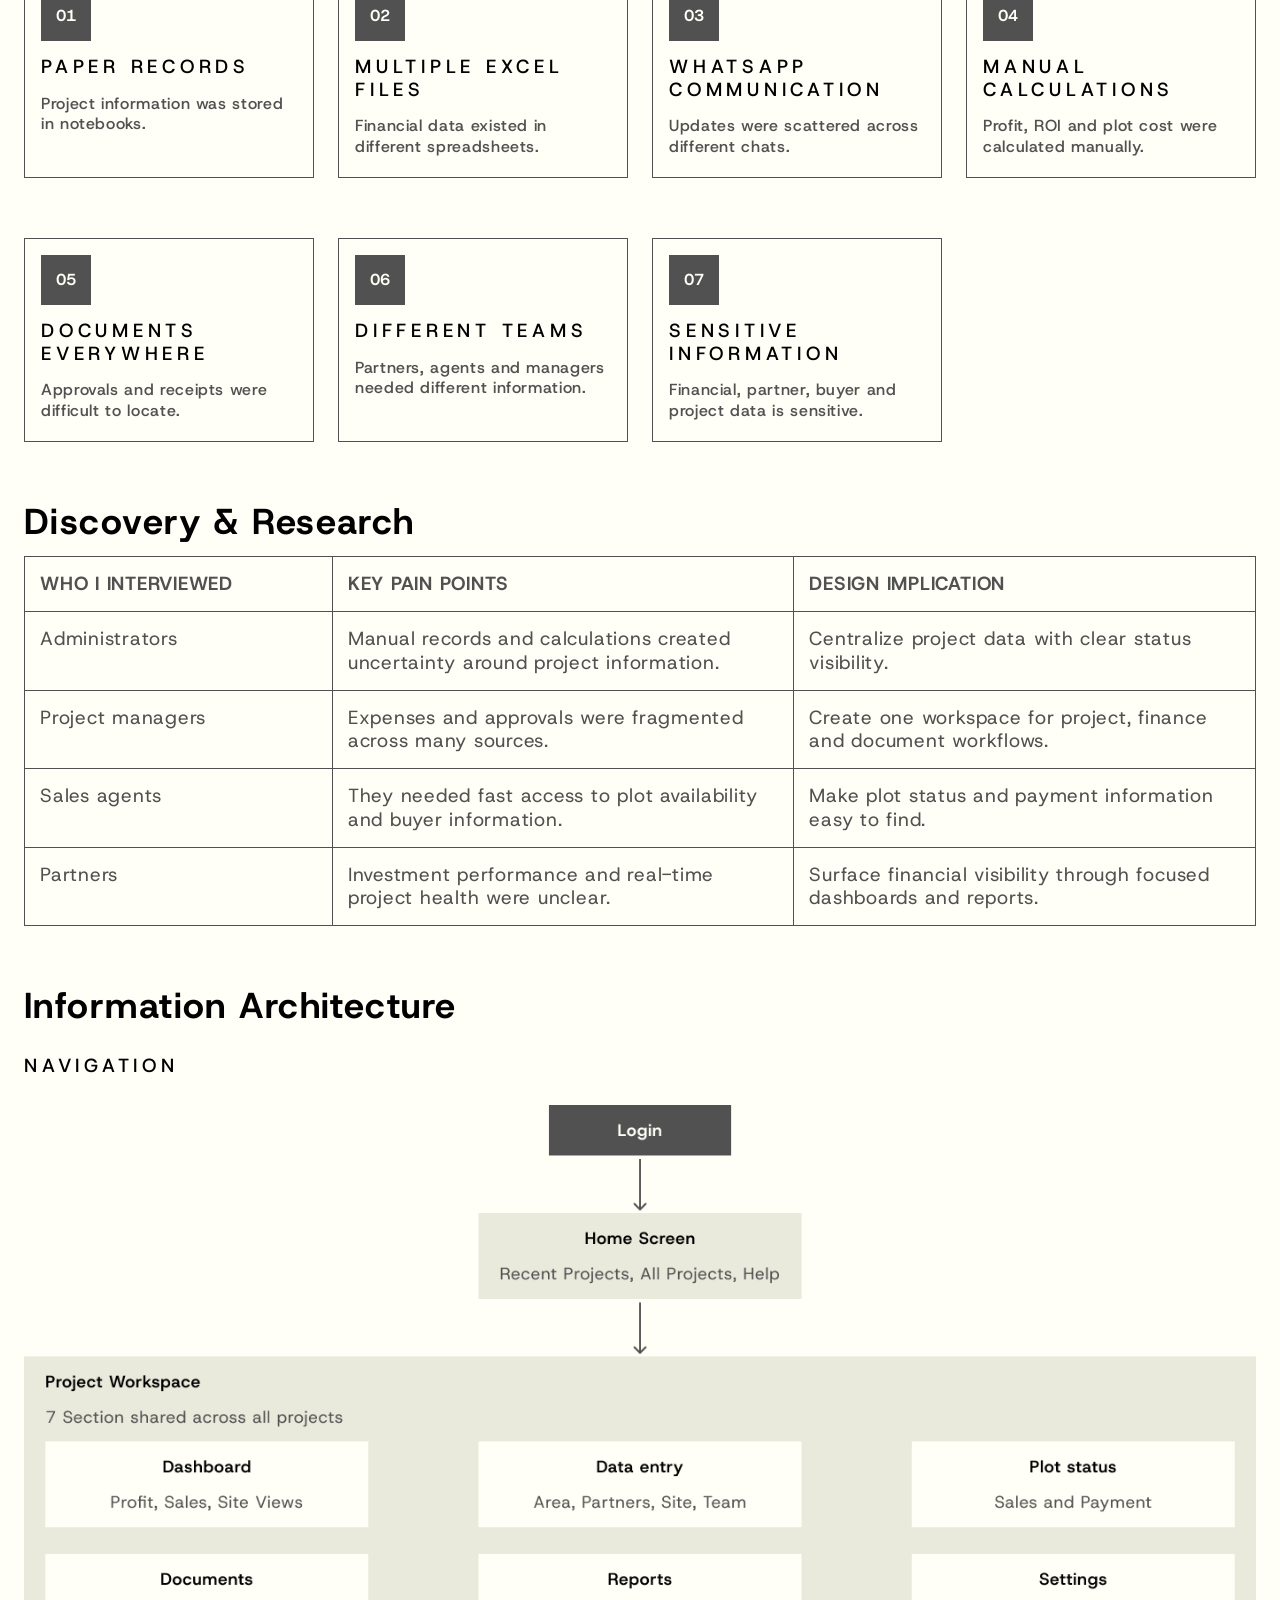
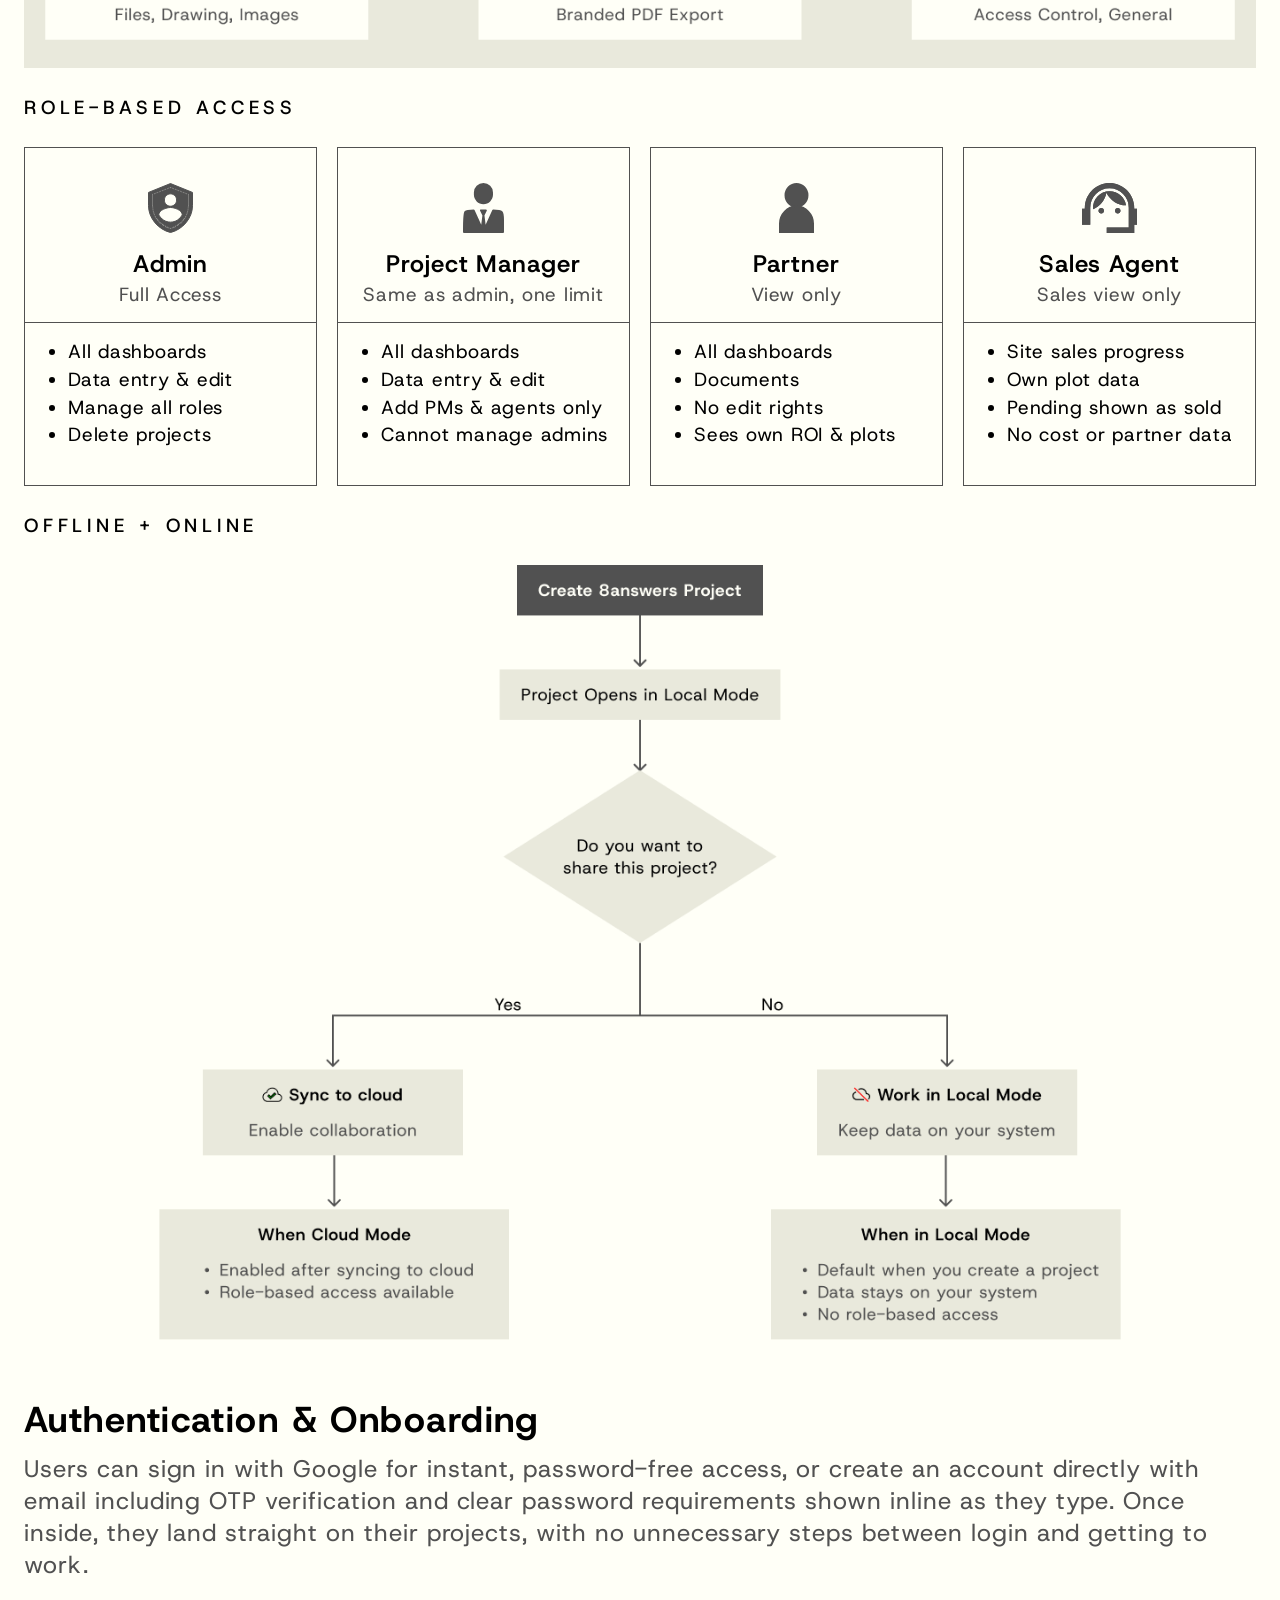
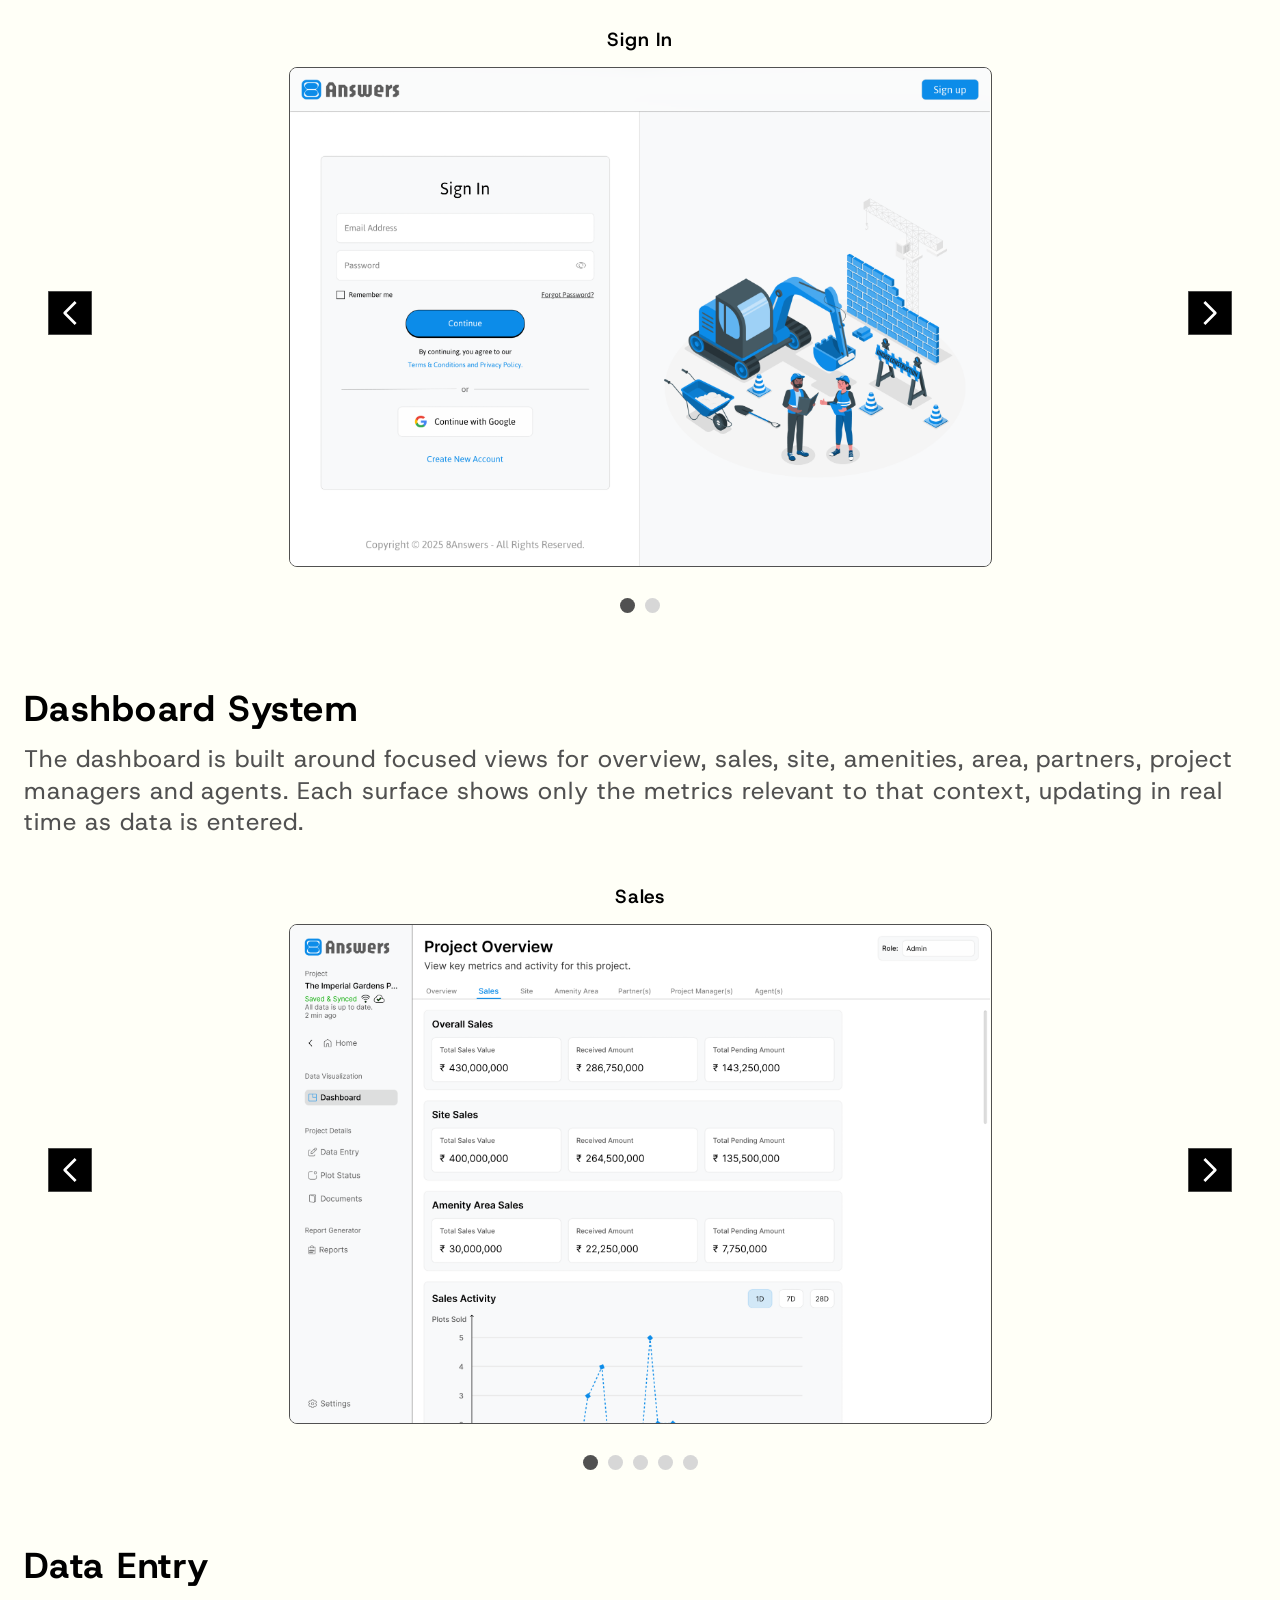
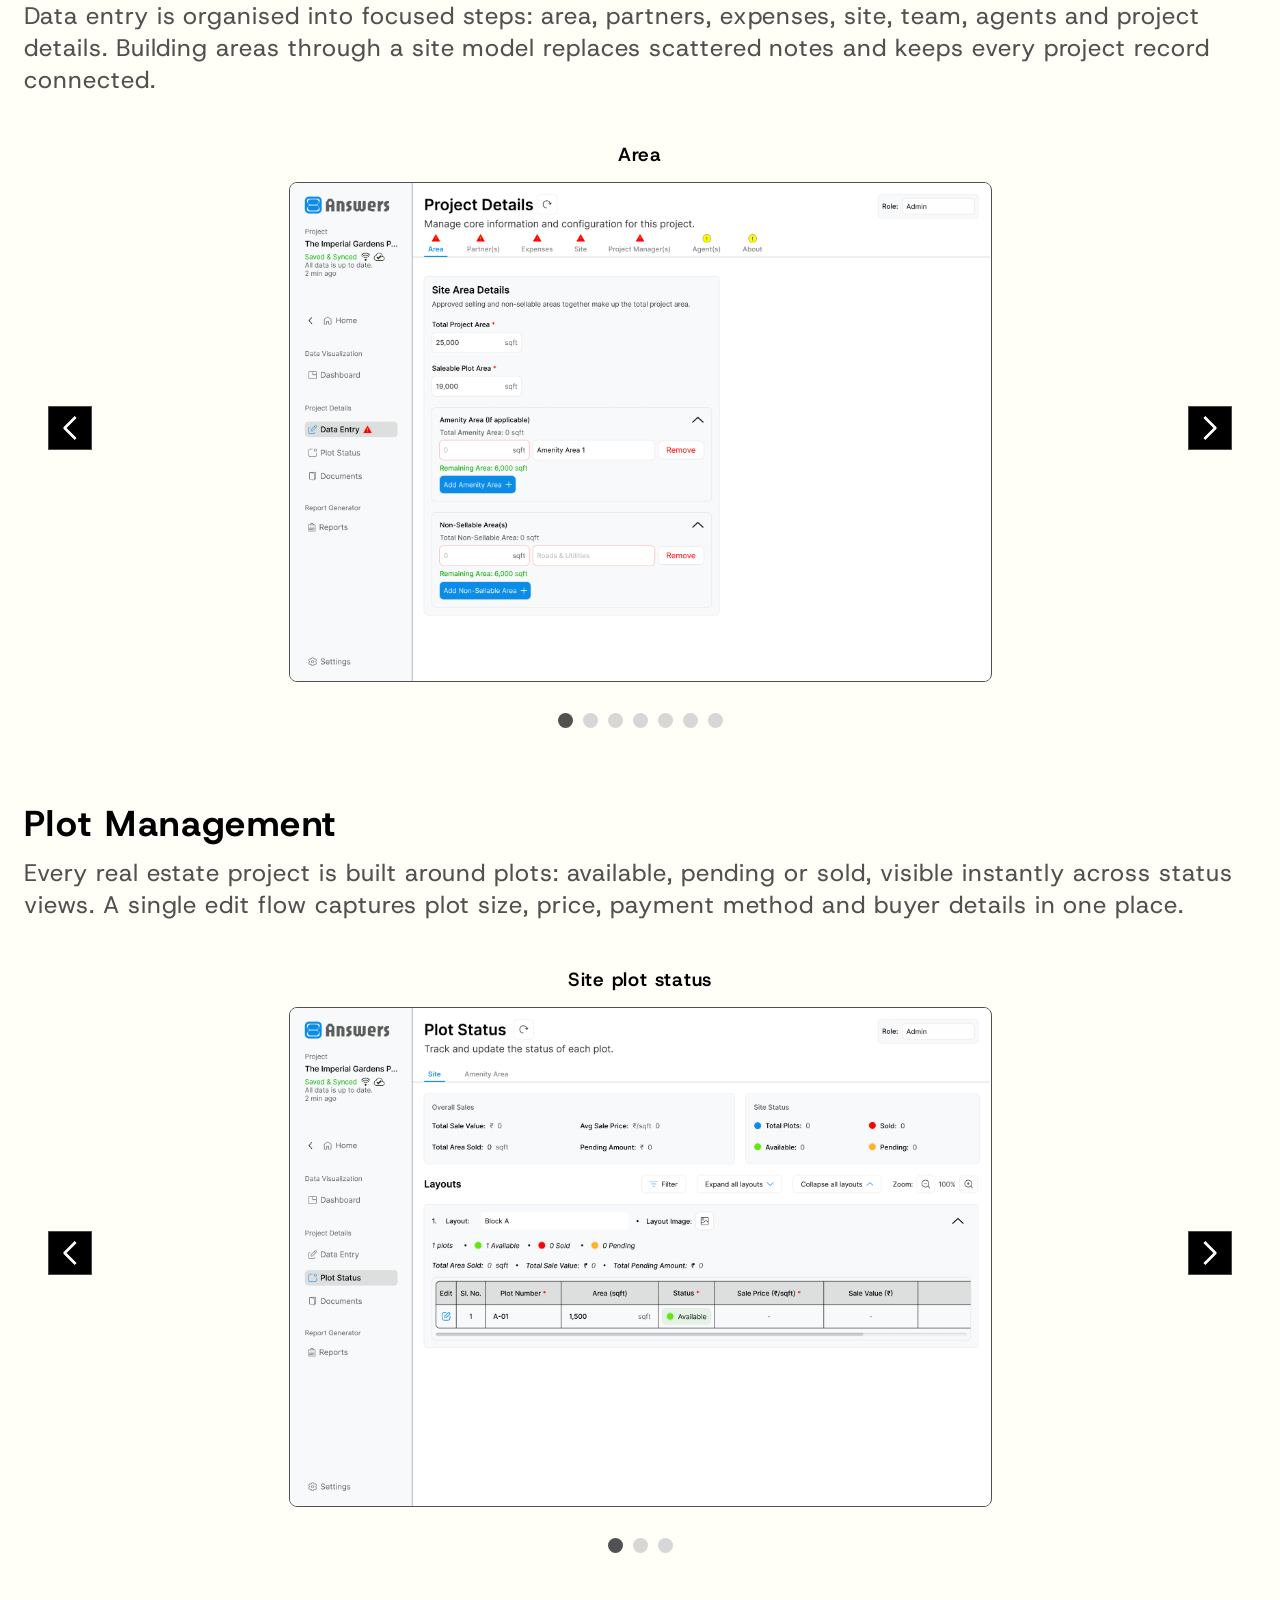
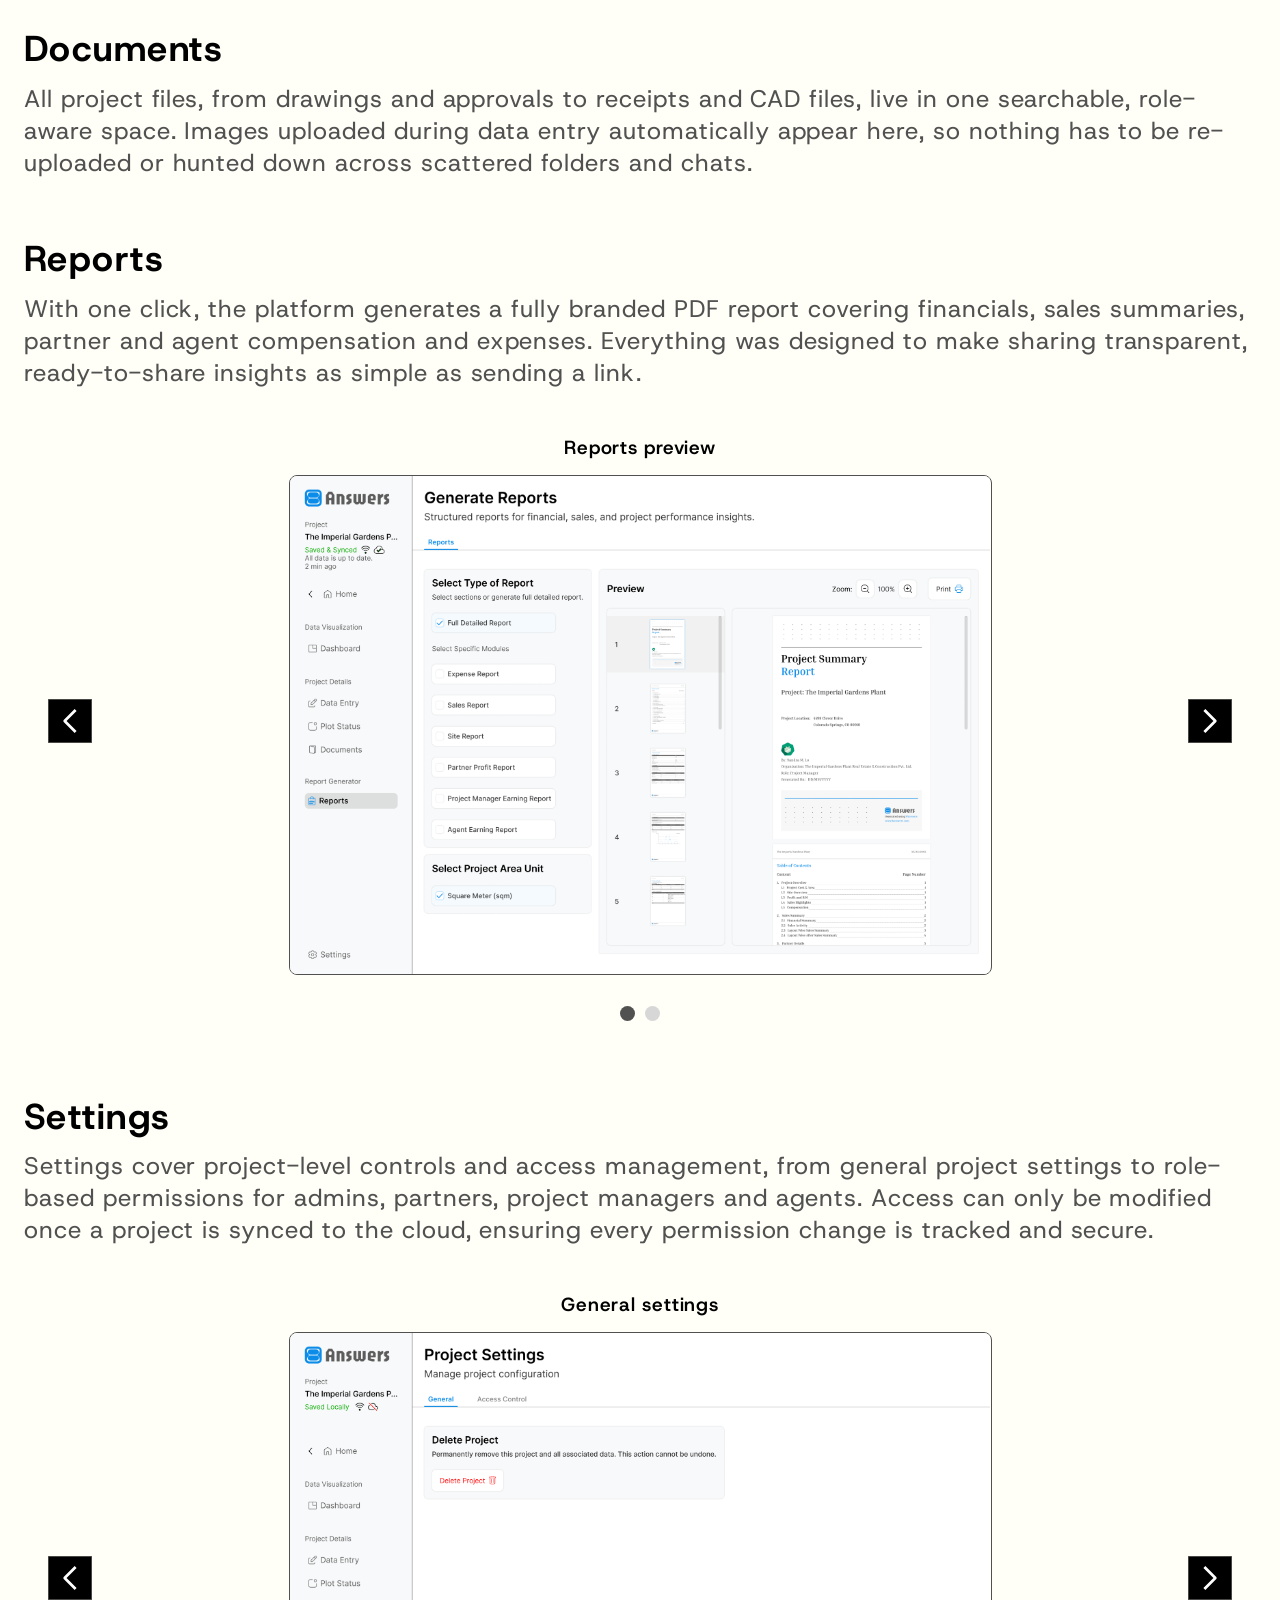
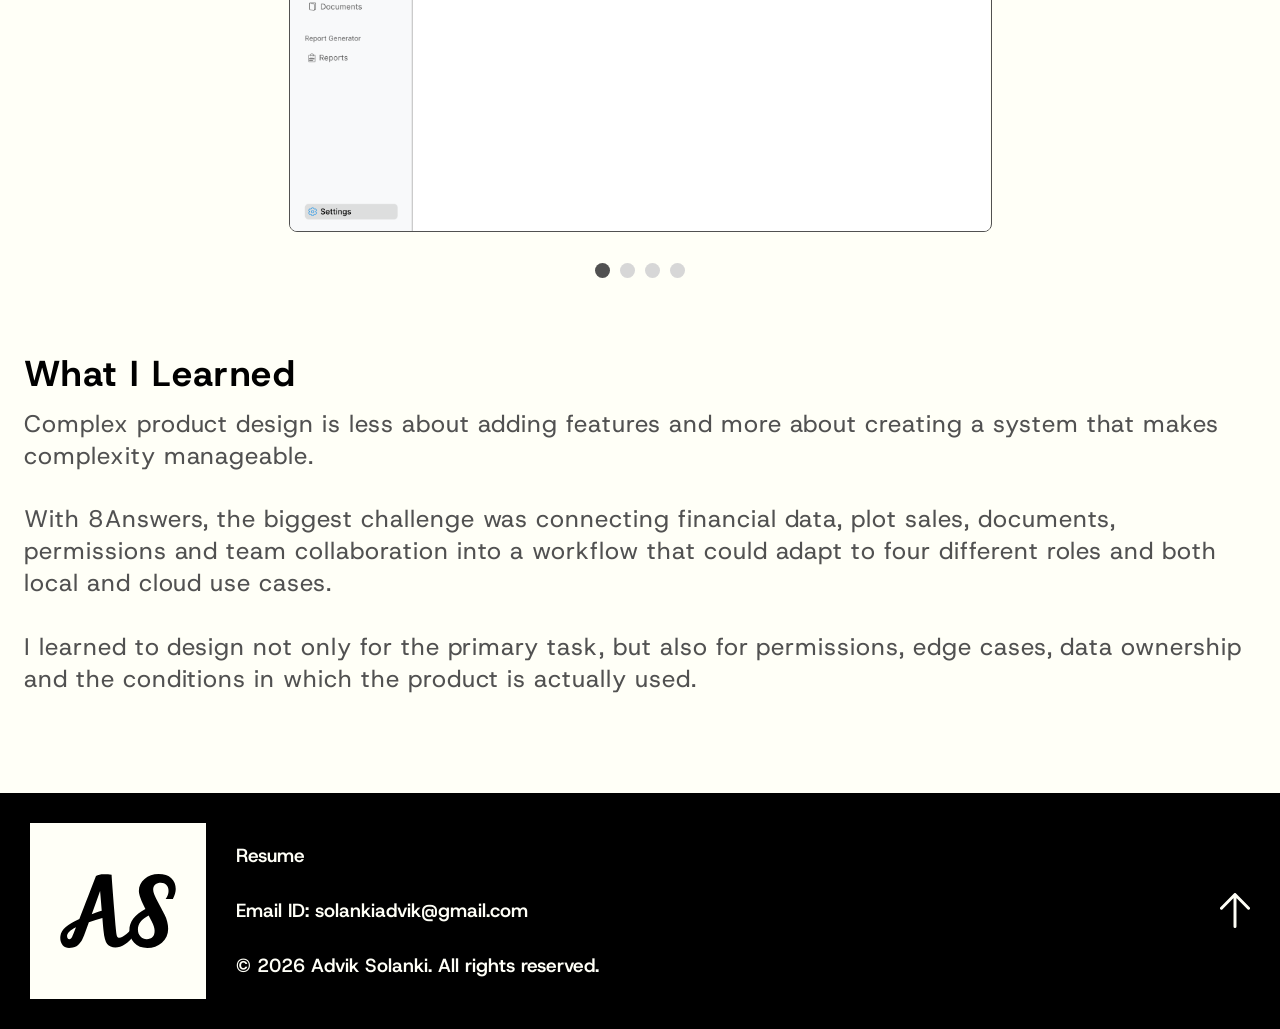
==== commit 65a45c51: "Update Discovery & Research section content" ====
--- a/8answers.html
+++ b/8answers.html
@@ -6,6 +6,8 @@
     <base href="/" />
     <meta name="description" content="8Answers case study: a role-based real estate project management platform designed by Advik Solanki." />
     <meta name="robots" content="index,follow" />
+    <link rel="icon" href="/public/assets/logo-header.svg" type="image/svg+xml" />
+    <link rel="apple-touch-icon" href="/public/assets/logo-header.svg" />
     <title>8Answers Case Study | Advik Solanki</title>
     <meta property="og:type" content="article" />
     <meta property="og:title" content="8Answers Case Study | Advik Solanki" />
@@ -44,7 +46,7 @@
           <article><b>01</b><h3>Paper records</h3><p>Project information was stored in notebooks.</p></article><article><b>02</b><h3>Multiple Excel files</h3><p>Financial data existed in different spreadsheets.</p></article><article><b>03</b><h3>WhatsApp communication</h3><p>Updates were scattered across different chats.</p></article><article><b>04</b><h3>Manual calculations</h3><p>Profit, ROI and plot cost were calculated manually.</p></article><article><b>05</b><h3>Documents everywhere</h3><p>Approvals and receipts were difficult to locate.</p></article><article><b>06</b><h3>Different teams</h3><p>Partners, agents and managers needed different information.</p></article><article><b>07</b><h3>Sensitive information</h3><p>Financial, partner, buyer and project data is sensitive.</p></article>
         </div></section>
 
-        <section><h2>Discovery &amp; Research</h2><div class="research-table" role="table"><div class="research-row research-head" role="row"><b>Who I interviewed</b><b>Key pain points</b><b>Design implication</b></div><div class="research-row" role="row"><span>15+ active users</span><span>Manual records and calculations created uncertainty around project information.</span><span>Centralize project data with clear status visibility.</span></div><div class="research-row" role="row"><span>Project managers</span><span>Expenses and approvals were fragmented across many sources.</span><span>Create one workspace for project, finance and document workflows.</span></div><div class="research-row" role="row"><span>Sales agents</span><span>They needed fast access to plot availability and buyer information.</span><span>Make plot status and payment information easy to find.</span></div><div class="research-row" role="row"><span>Partners</span><span>Investment performance and real-time project health were unclear.</span><span>Surface financial visibility through focused dashboards and reports.</span></div></div></section>
+        <section><h2>Discovery &amp; Research</h2><div class="research-table" role="table"><div class="research-row research-head" role="row"><b>Who I interviewed</b><b>Key pain points</b><b>Design implication</b></div><div class="research-row" role="row"><span>Administrators</span><span>Manual records and calculations created uncertainty around project information.</span><span>Centralize project data with clear status visibility.</span></div><div class="research-row" role="row"><span>Project managers</span><span>Expenses and approvals were fragmented across many sources.</span><span>Create one workspace for project, finance and document workflows.</span></div><div class="research-row" role="row"><span>Sales agents</span><span>They needed fast access to plot availability and buyer information.</span><span>Make plot status and payment information easy to find.</span></div><div class="research-row" role="row"><span>Partners</span><span>Investment performance and real-time project health were unclear.</span><span>Surface financial visibility through focused dashboards and reports.</span></div></div></section>
 
         <section class="architecture"><h2>Information Architecture</h2><p class="label">Navigation</p><img class="diagram" src="public/assets/8answers-navigation-flow.png" alt="8Answers project navigation flow" /><div class="role-based-access"><p class="label">Role-based access</p><div class="access-grid"><article><div class="access-heading"><img src="public/assets/8answers-role-admin.svg" alt="" /><div><b>Admin</b><span>Full Access</span></div></div><ul><li>All dashboards</li><li>Data entry &amp; edit</li><li>Manage all roles</li><li>Delete projects</li></ul></article><article><div class="access-heading"><img src="public/assets/8answers-role-manager.svg" alt="" /><div><b>Project Manager</b><span>Same as admin, one limit</span></div></div><ul><li>All dashboards</li><li>Data entry &amp; edit</li><li>Add PMs &amp; agents only</li><li>Cannot manage admins</li></ul></article><article><div class="access-heading"><img src="public/assets/8answers-role-partner.svg" alt="" /><div><b>Partner</b><span>View only</span></div></div><ul><li>All dashboards</li><li>Documents</li><li>No edit rights</li><li>Sees own ROI &amp; plots</li></ul></article><article><div class="access-heading"><img src="public/assets/8answers-role-agent.svg" alt="" /><div><b>Sales Agent</b><span>Sales view only</span></div></div><ul><li>Site sales progress</li><li>Own plot data</li><li>Pending shown as sold</li><li>No cost or partner data</li></ul></article></div></div><p class="label">Offline + online</p><img class="diagram" src="public/assets/8answers-local-cloud-flow.png" alt="8Answers local and cloud project workflow" /></section>
 
--- a/navigation.css
+++ b/navigation.css
@@ -1,4 +1,11 @@
 .menu-toggle { display: none; }
+
+/* Shared native smooth scrolling for every portfolio page. */
+html { scroll-behavior: smooth; }
+
+@media (prefers-reduced-motion: reduce) {
+  html { scroll-behavior: auto; }
+}
 
 @media (max-width: 850px) {
   .site-header { z-index: 50; }
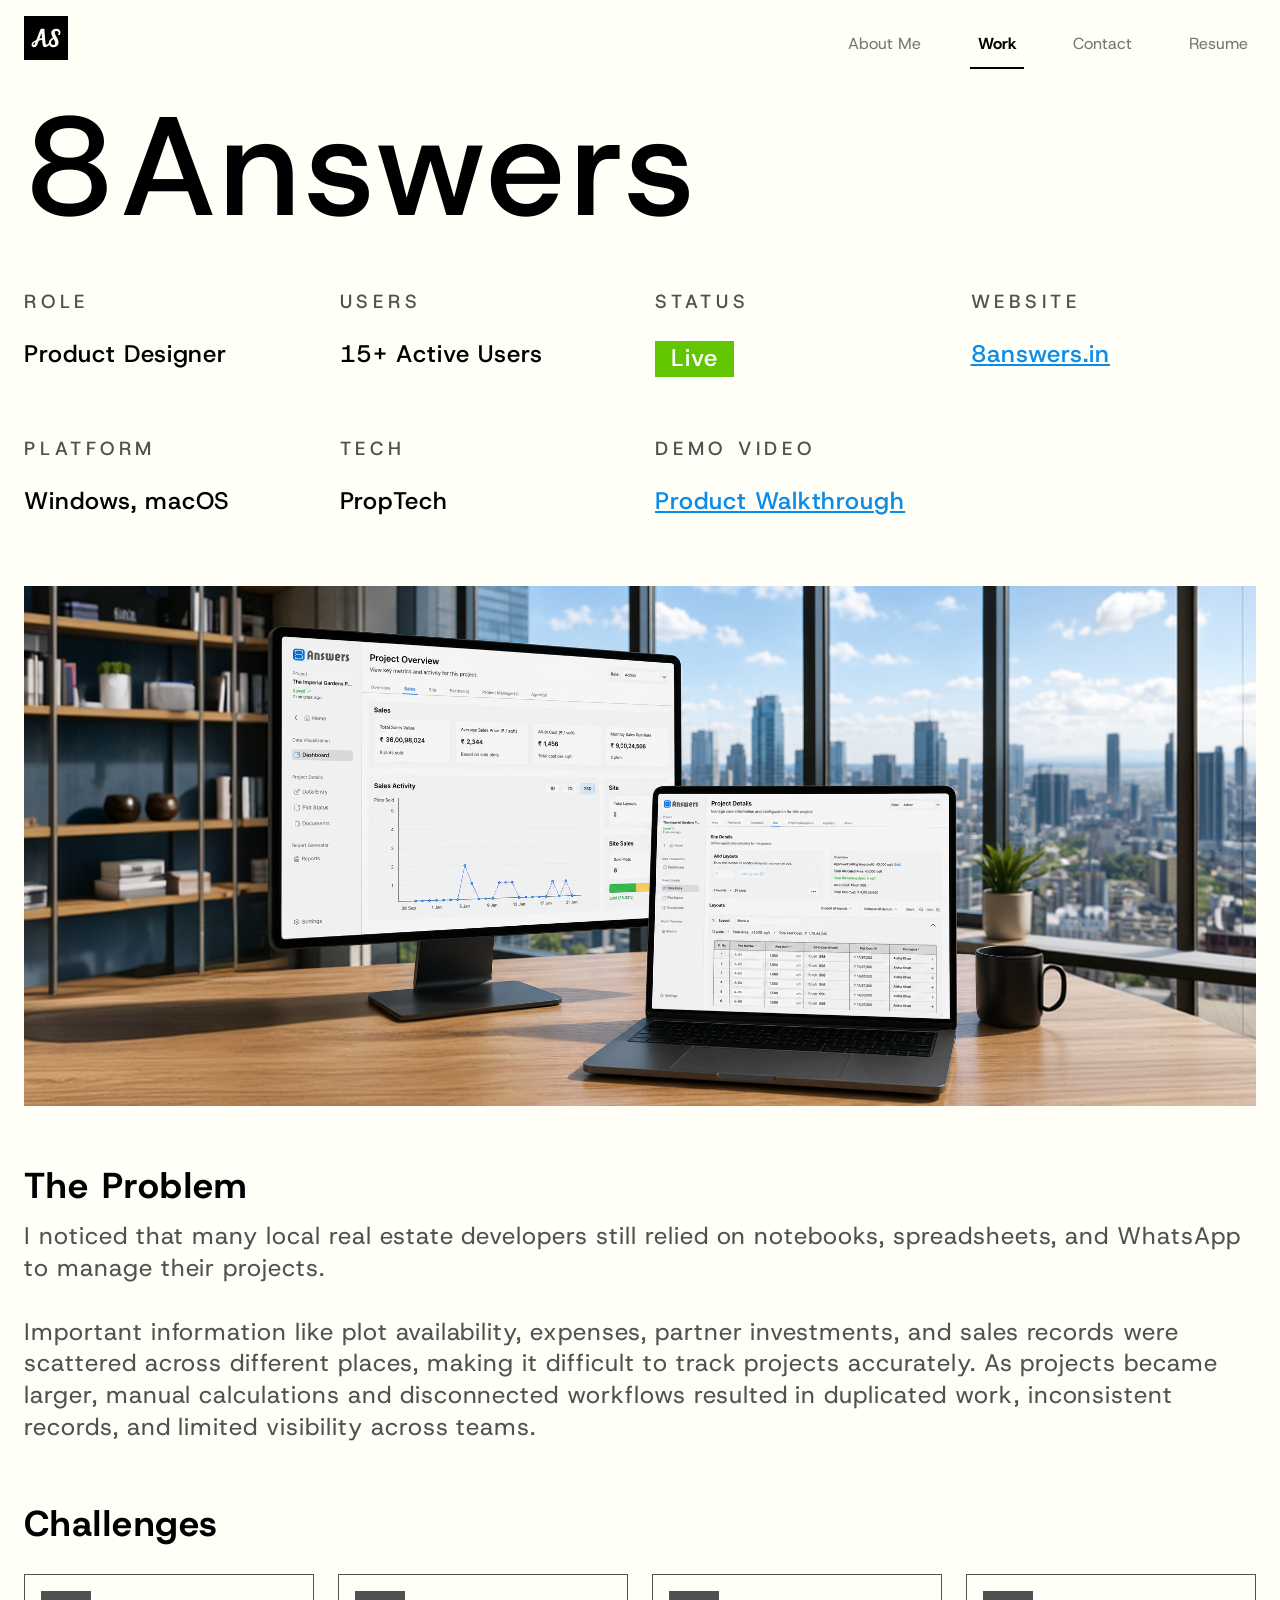
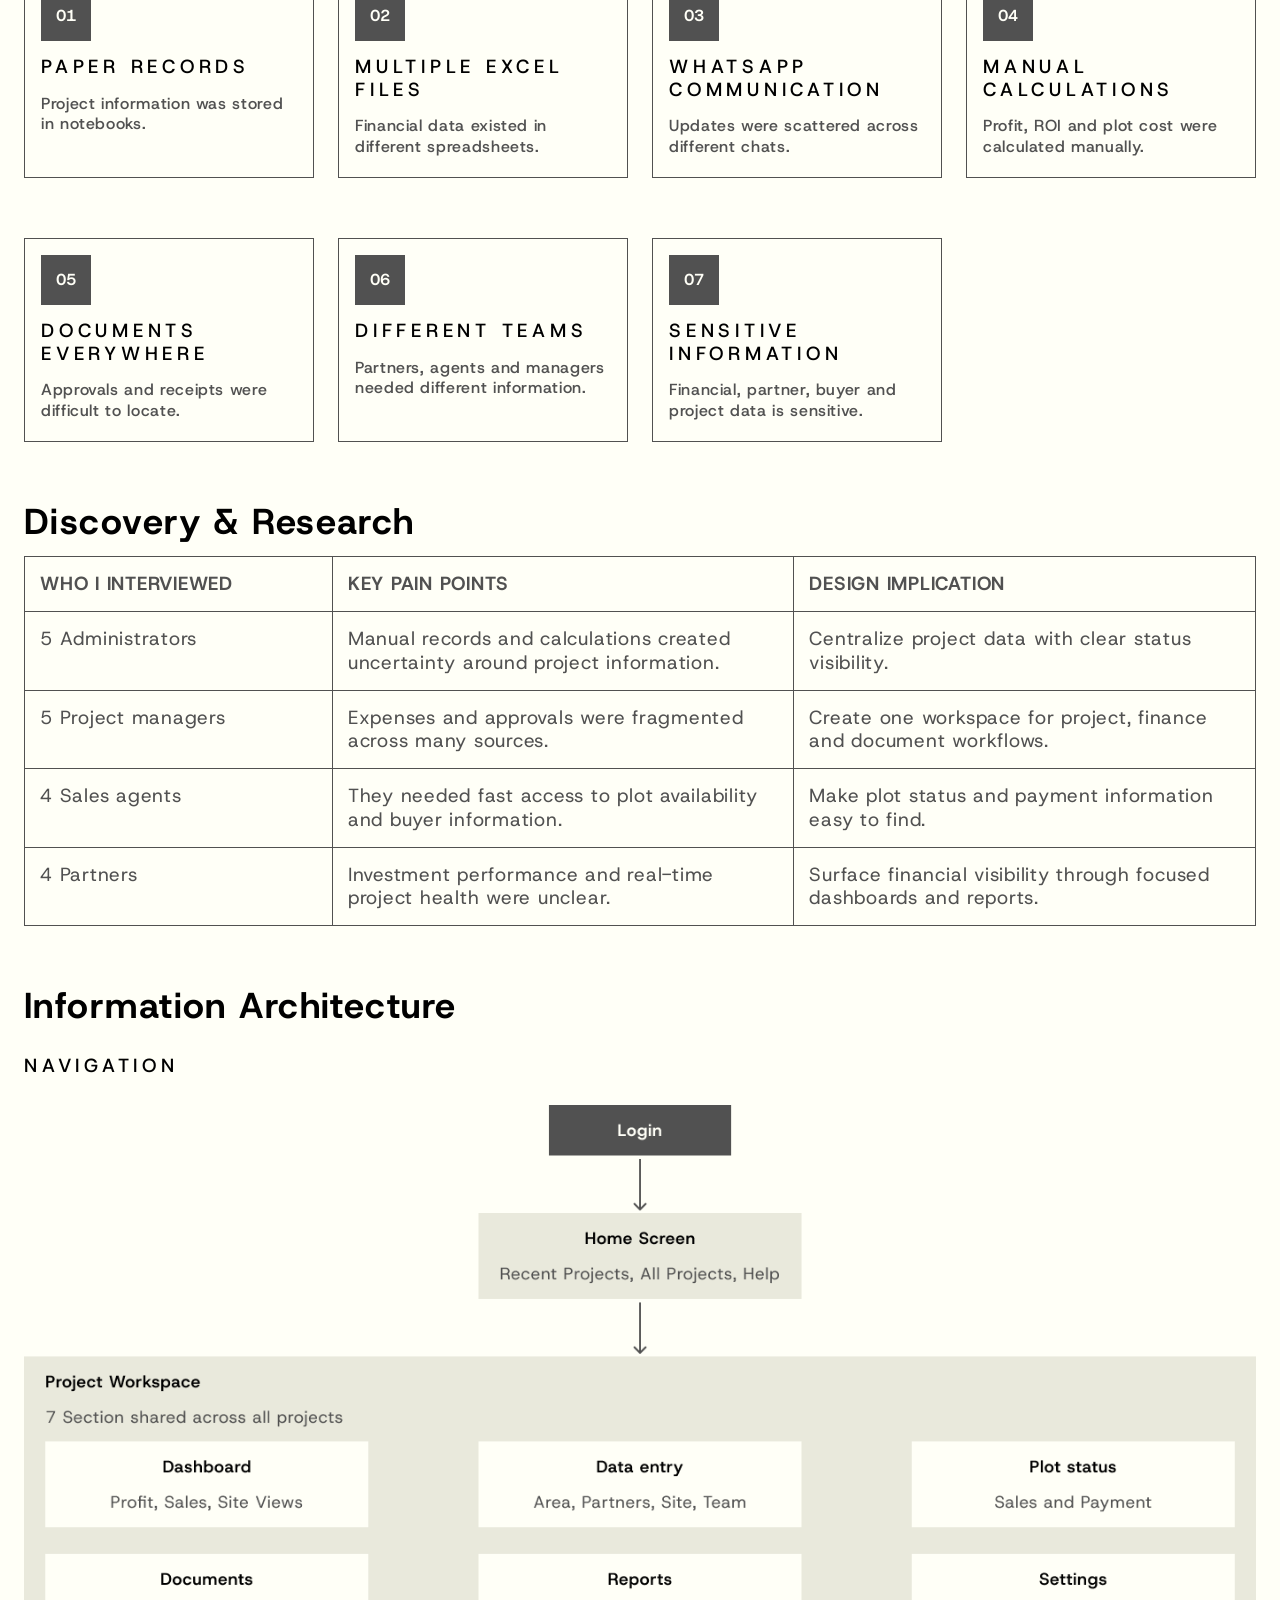
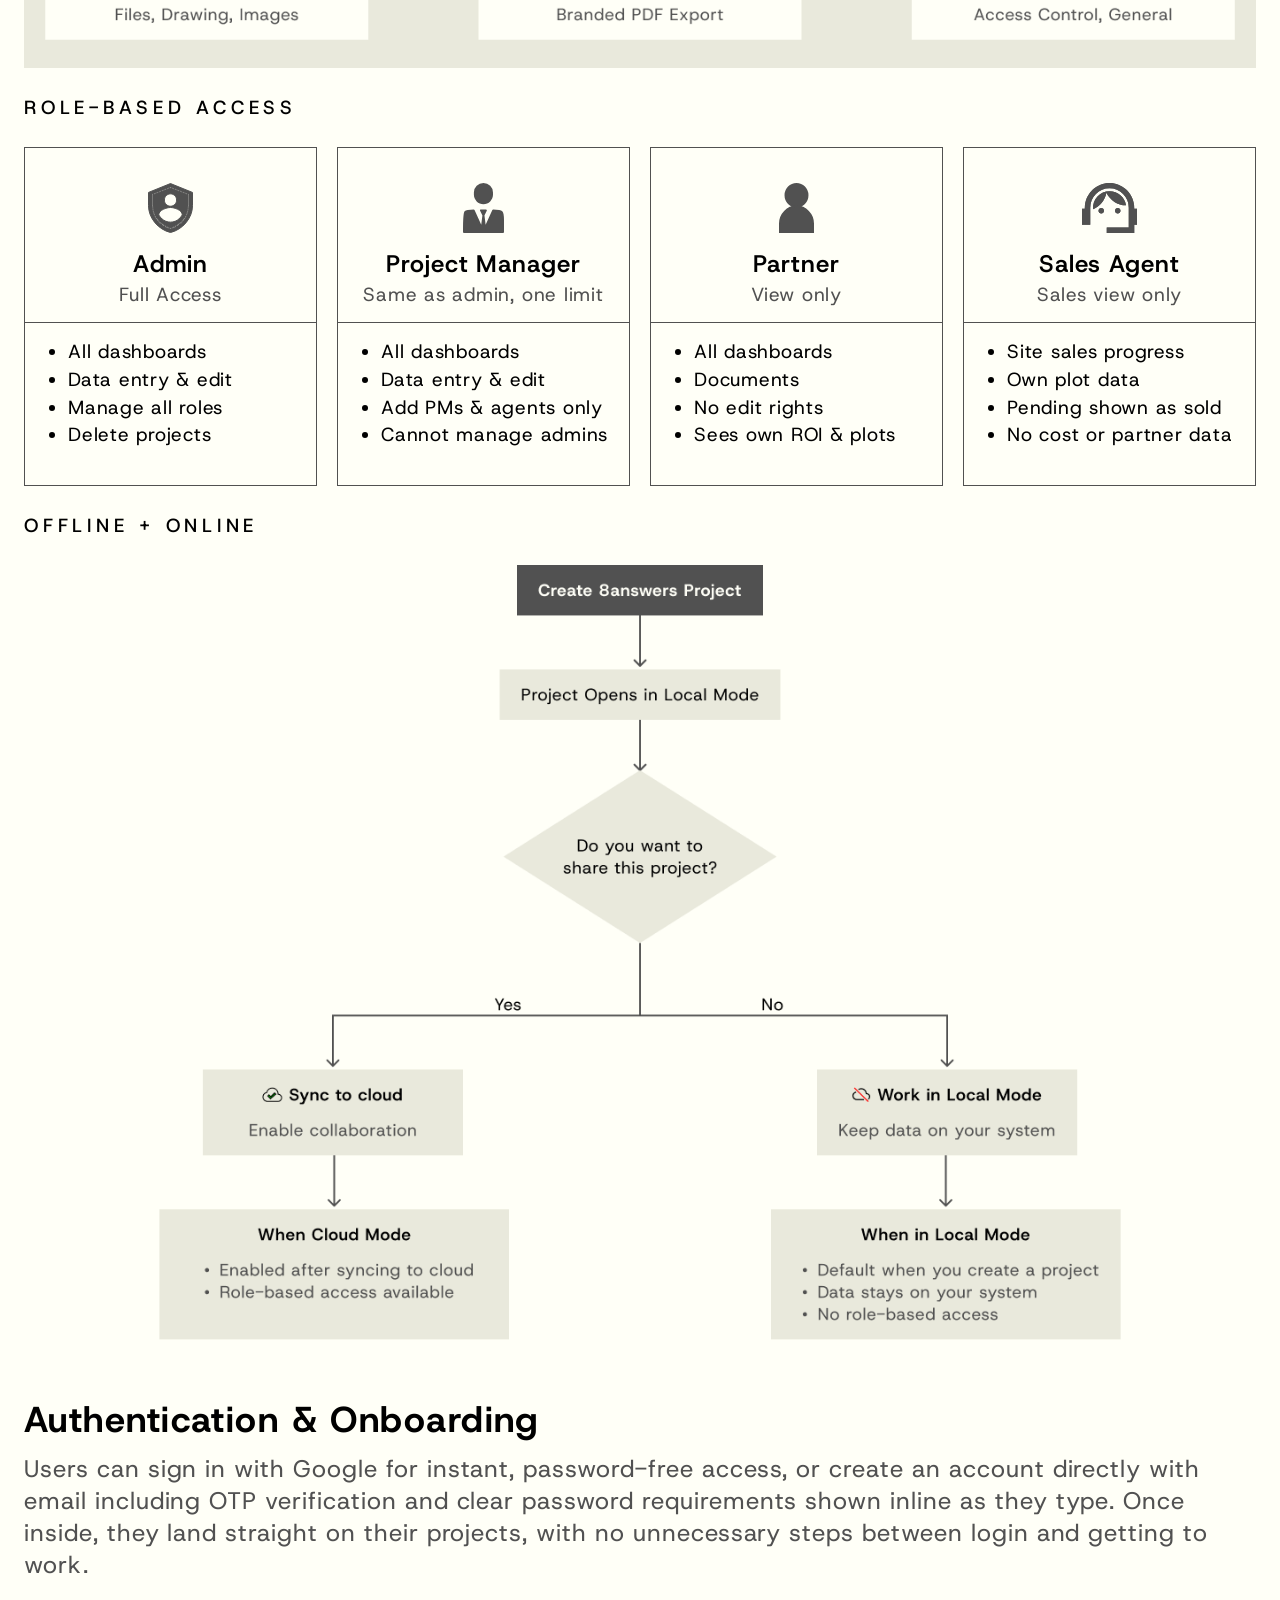
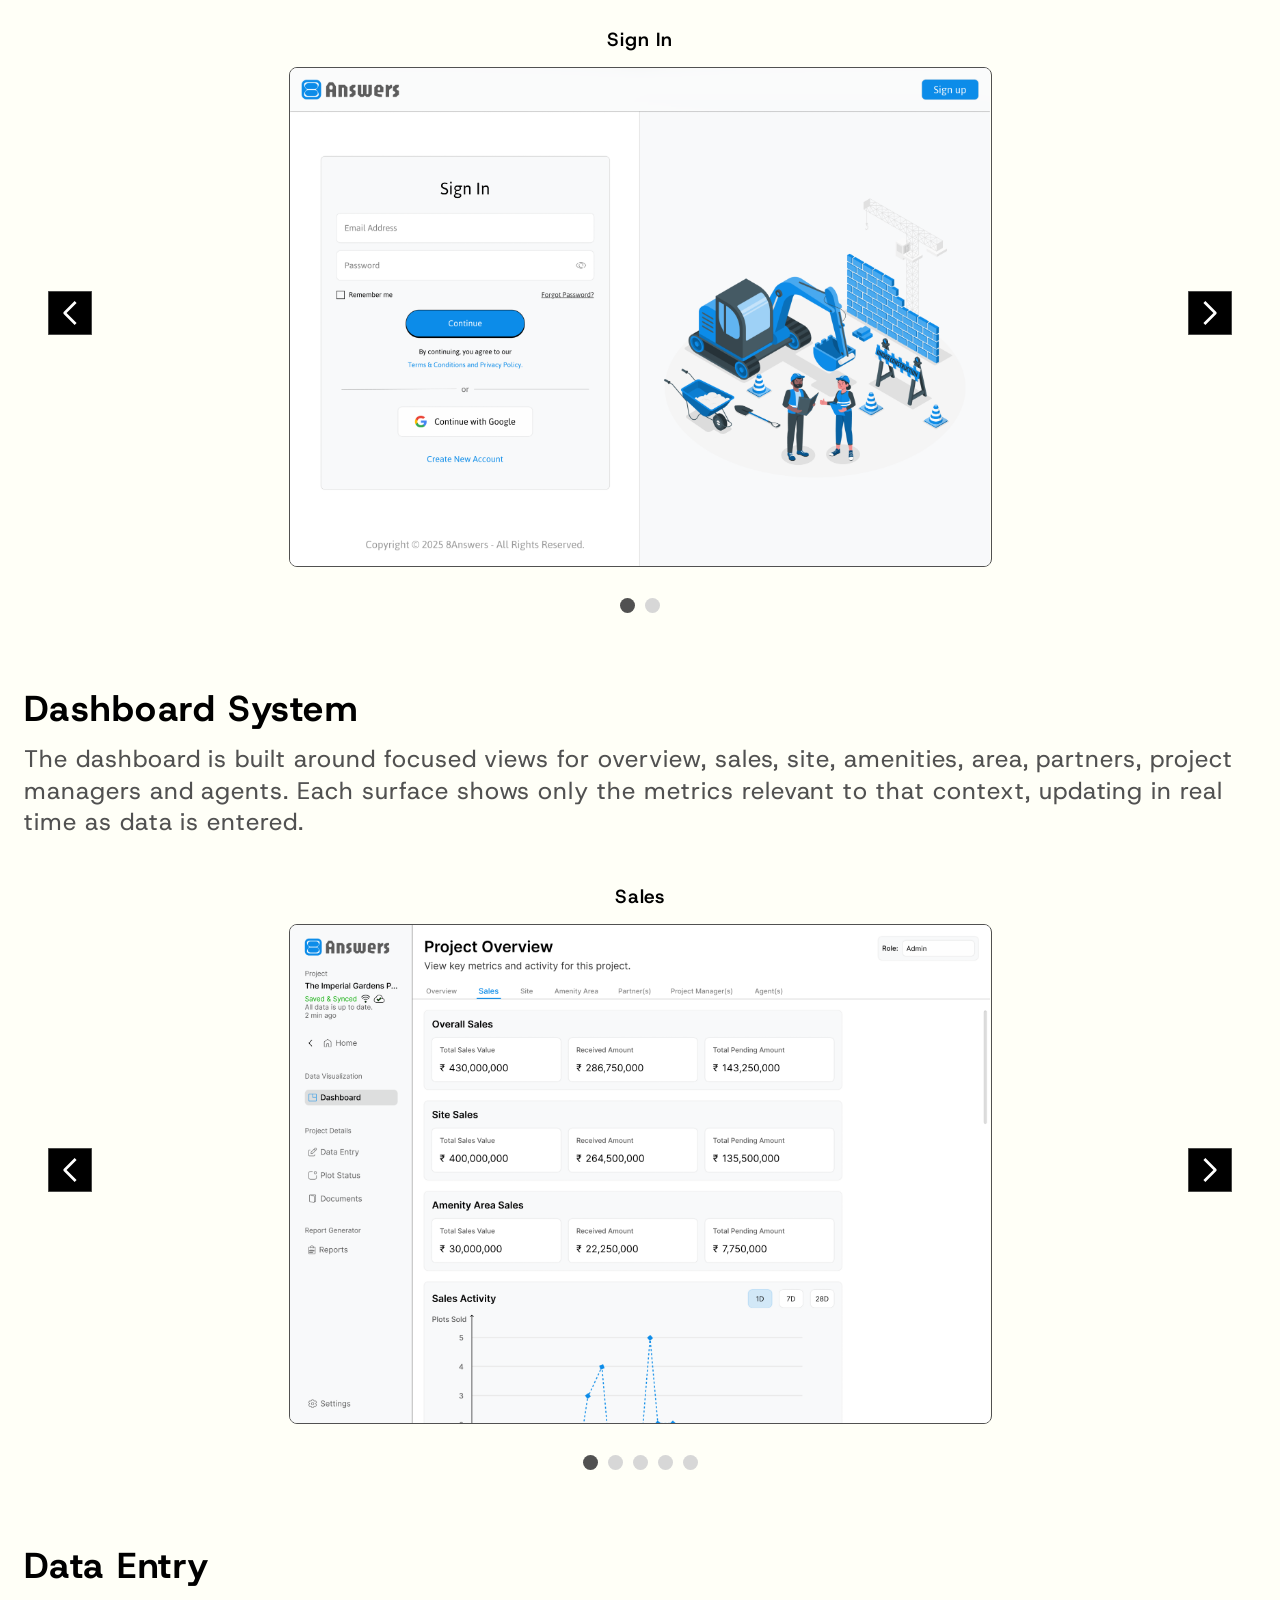
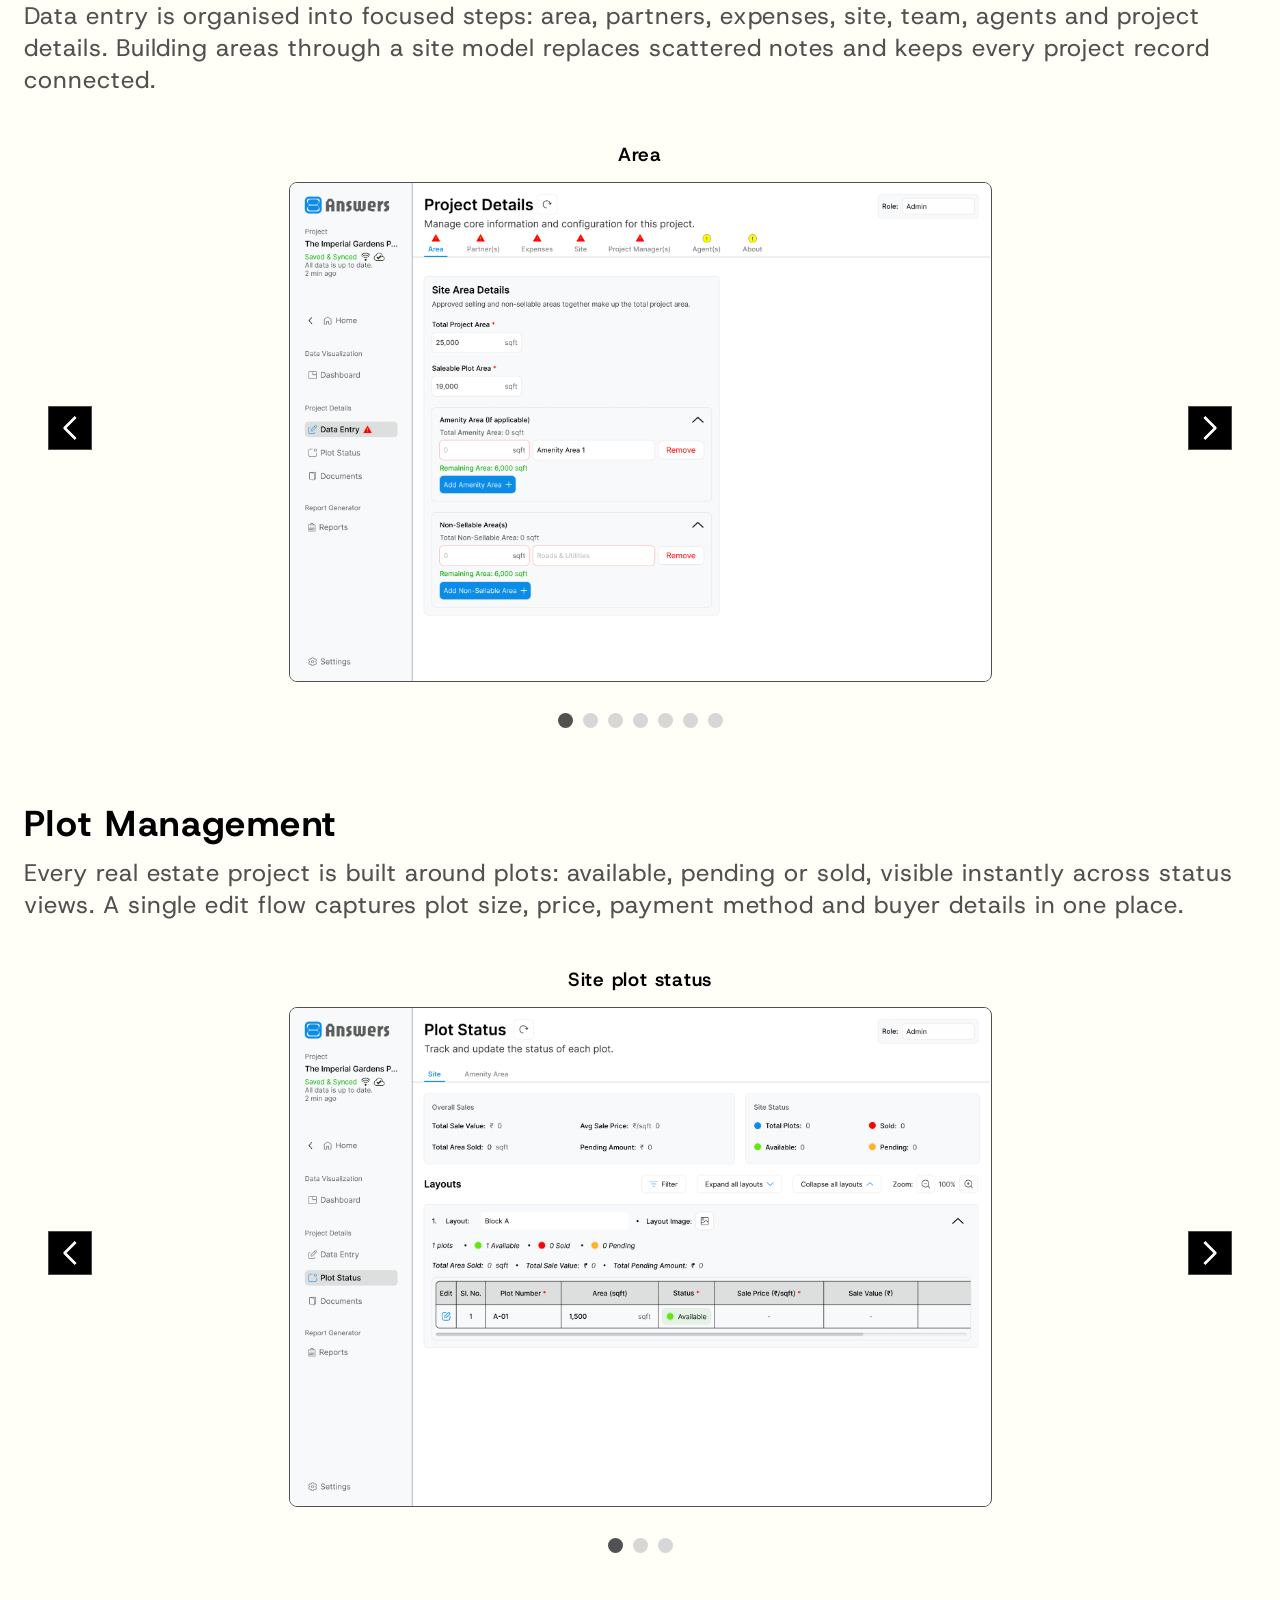
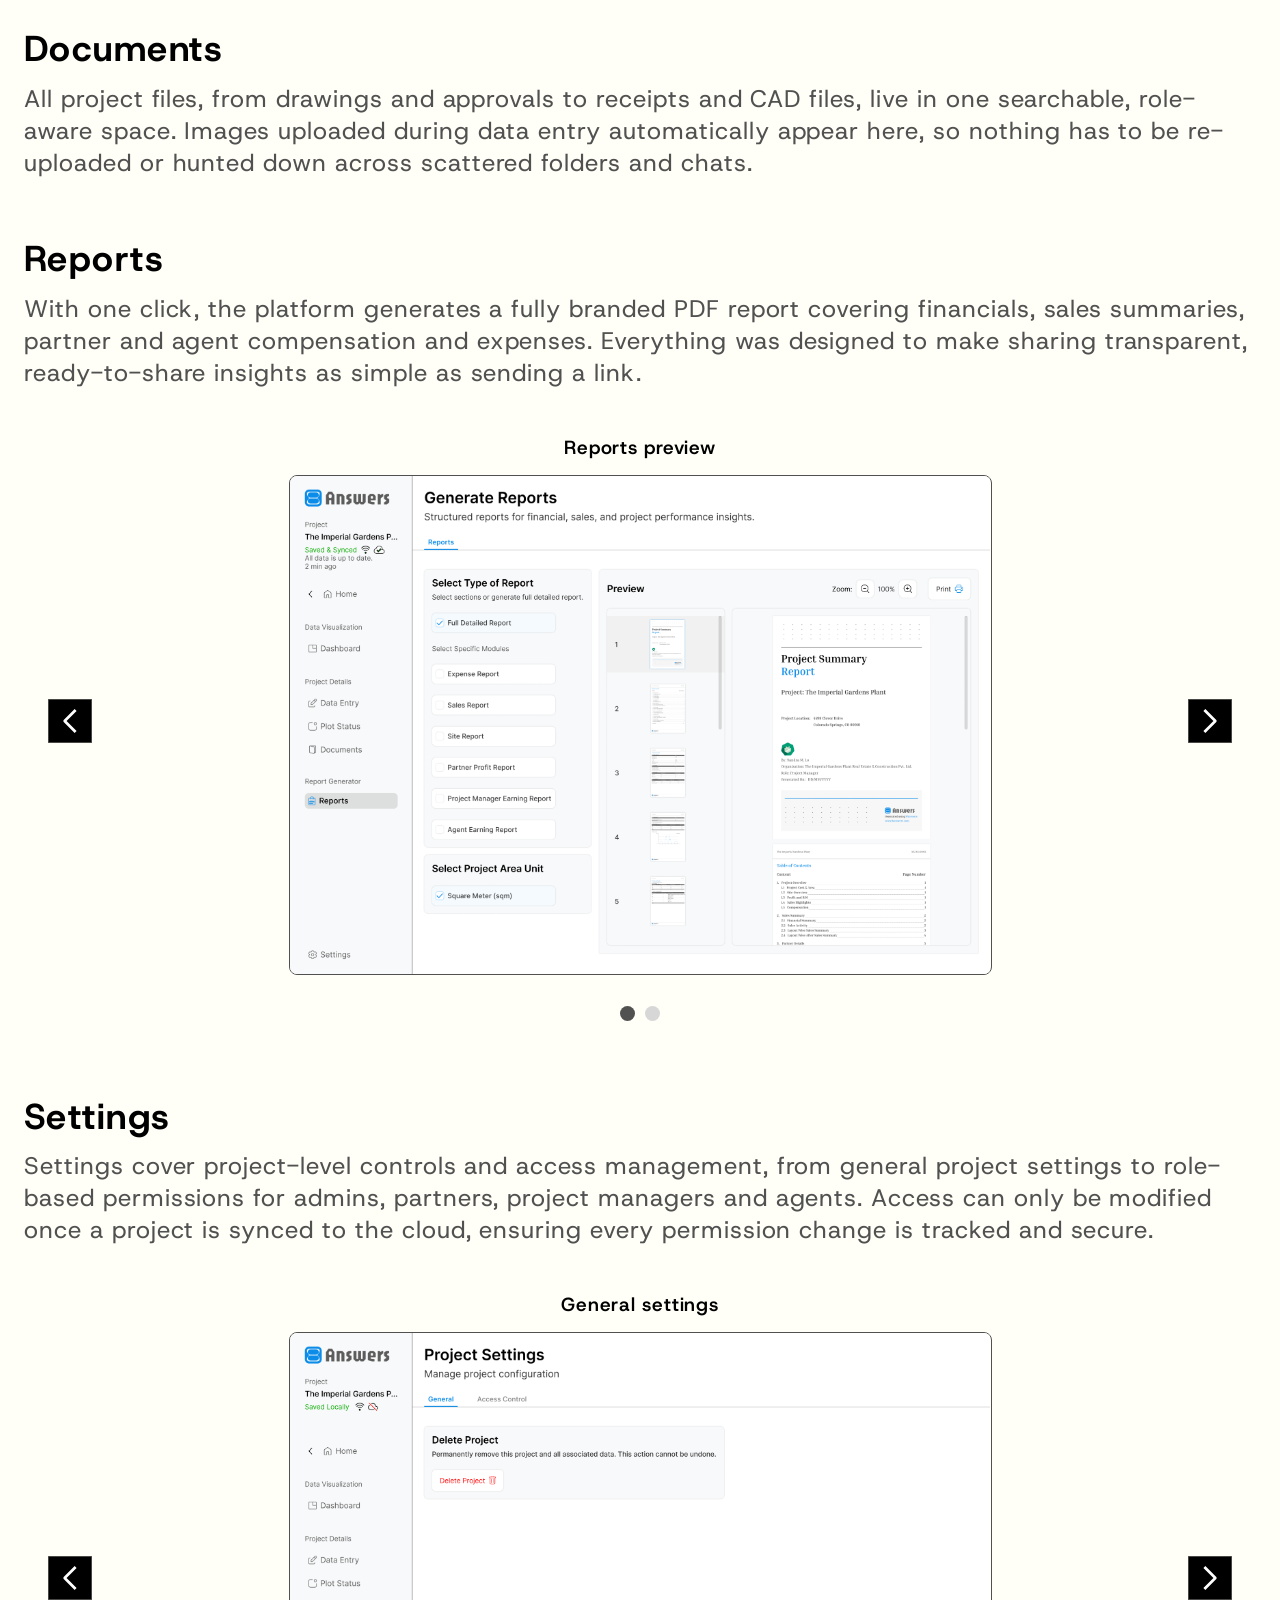
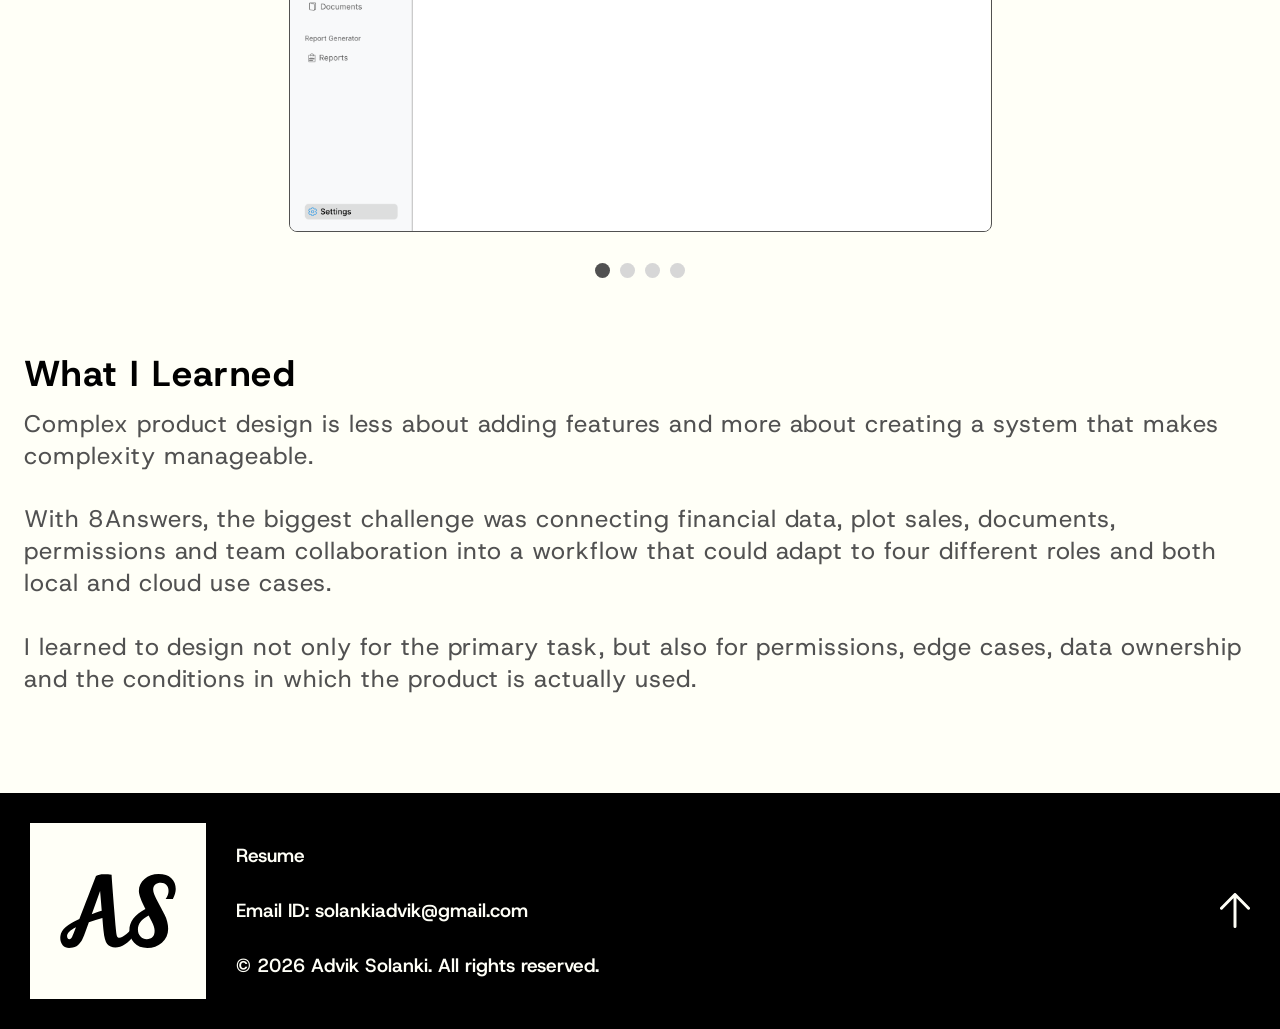
==== commit 99359fb5: "Update 8answers.html" ====
--- a/8answers.html
+++ b/8answers.html
@@ -46,7 +46,7 @@
           <article><b>01</b><h3>Paper records</h3><p>Project information was stored in notebooks.</p></article><article><b>02</b><h3>Multiple Excel files</h3><p>Financial data existed in different spreadsheets.</p></article><article><b>03</b><h3>WhatsApp communication</h3><p>Updates were scattered across different chats.</p></article><article><b>04</b><h3>Manual calculations</h3><p>Profit, ROI and plot cost were calculated manually.</p></article><article><b>05</b><h3>Documents everywhere</h3><p>Approvals and receipts were difficult to locate.</p></article><article><b>06</b><h3>Different teams</h3><p>Partners, agents and managers needed different information.</p></article><article><b>07</b><h3>Sensitive information</h3><p>Financial, partner, buyer and project data is sensitive.</p></article>
         </div></section>
 
-        <section><h2>Discovery &amp; Research</h2><div class="research-table" role="table"><div class="research-row research-head" role="row"><b>Who I interviewed</b><b>Key pain points</b><b>Design implication</b></div><div class="research-row" role="row"><span>Administrators</span><span>Manual records and calculations created uncertainty around project information.</span><span>Centralize project data with clear status visibility.</span></div><div class="research-row" role="row"><span>Project managers</span><span>Expenses and approvals were fragmented across many sources.</span><span>Create one workspace for project, finance and document workflows.</span></div><div class="research-row" role="row"><span>Sales agents</span><span>They needed fast access to plot availability and buyer information.</span><span>Make plot status and payment information easy to find.</span></div><div class="research-row" role="row"><span>Partners</span><span>Investment performance and real-time project health were unclear.</span><span>Surface financial visibility through focused dashboards and reports.</span></div></div></section>
+        <section><h2>Discovery &amp; Research</h2><div class="research-table" role="table"><div class="research-row research-head" role="row"><b>Who I interviewed</b><b>Key pain points</b><b>Design implication</b></div><div class="research-row" role="row"><span>5 Administrators</span><span>Manual records and calculations created uncertainty around project information.</span><span>Centralize project data with clear status visibility.</span></div><div class="research-row" role="row"><span>5 Project managers</span><span>Expenses and approvals were fragmented across many sources.</span><span>Create one workspace for project, finance and document workflows.</span></div><div class="research-row" role="row"><span>4 Sales agents</span><span>They needed fast access to plot availability and buyer information.</span><span>Make plot status and payment information easy to find.</span></div><div class="research-row" role="row"><span>4 Partners</span><span>Investment performance and real-time project health were unclear.</span><span>Surface financial visibility through focused dashboards and reports.</span></div></div></section>
 
         <section class="architecture"><h2>Information Architecture</h2><p class="label">Navigation</p><img class="diagram" src="public/assets/8answers-navigation-flow.png" alt="8Answers project navigation flow" /><div class="role-based-access"><p class="label">Role-based access</p><div class="access-grid"><article><div class="access-heading"><img src="public/assets/8answers-role-admin.svg" alt="" /><div><b>Admin</b><span>Full Access</span></div></div><ul><li>All dashboards</li><li>Data entry &amp; edit</li><li>Manage all roles</li><li>Delete projects</li></ul></article><article><div class="access-heading"><img src="public/assets/8answers-role-manager.svg" alt="" /><div><b>Project Manager</b><span>Same as admin, one limit</span></div></div><ul><li>All dashboards</li><li>Data entry &amp; edit</li><li>Add PMs &amp; agents only</li><li>Cannot manage admins</li></ul></article><article><div class="access-heading"><img src="public/assets/8answers-role-partner.svg" alt="" /><div><b>Partner</b><span>View only</span></div></div><ul><li>All dashboards</li><li>Documents</li><li>No edit rights</li><li>Sees own ROI &amp; plots</li></ul></article><article><div class="access-heading"><img src="public/assets/8answers-role-agent.svg" alt="" /><div><b>Sales Agent</b><span>Sales view only</span></div></div><ul><li>Site sales progress</li><li>Own plot data</li><li>Pending shown as sold</li><li>No cost or partner data</li></ul></article></div></div><p class="label">Offline + online</p><img class="diagram" src="public/assets/8answers-local-cloud-flow.png" alt="8Answers local and cloud project workflow" /></section>
 
